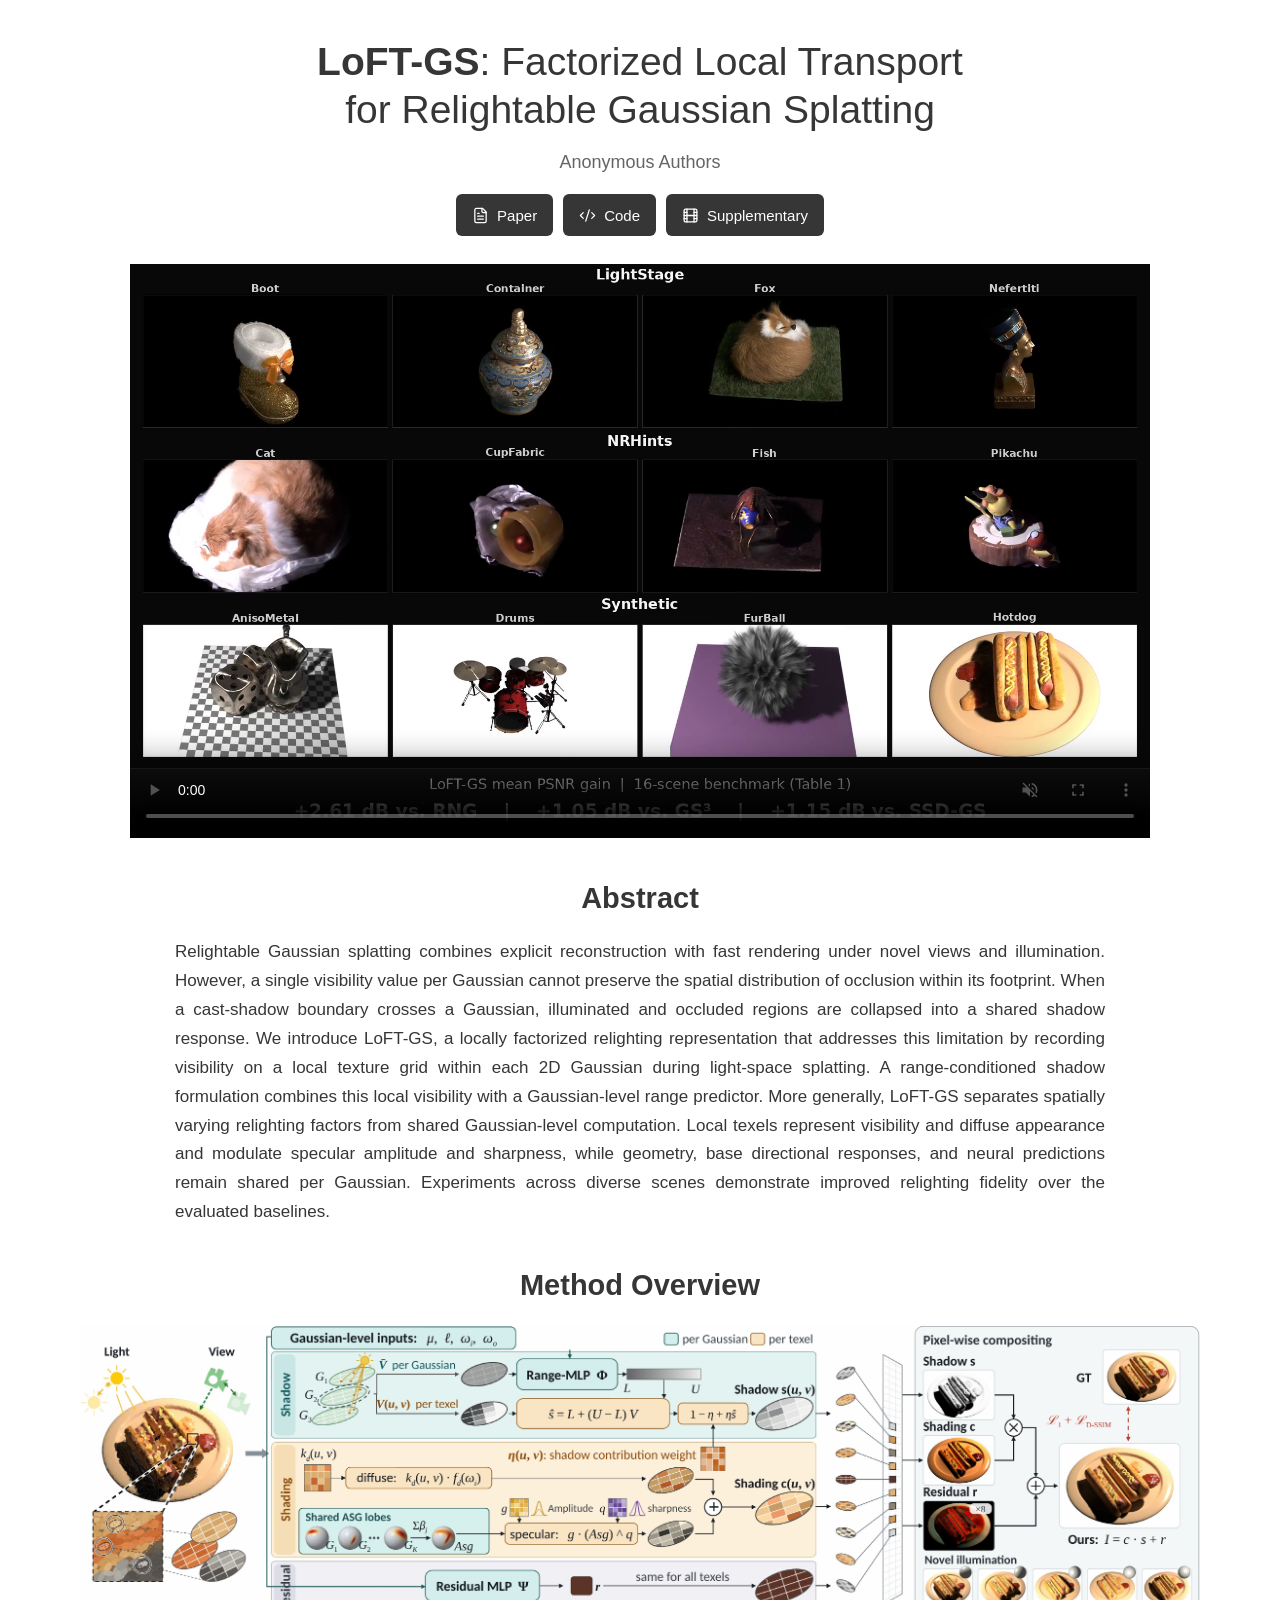
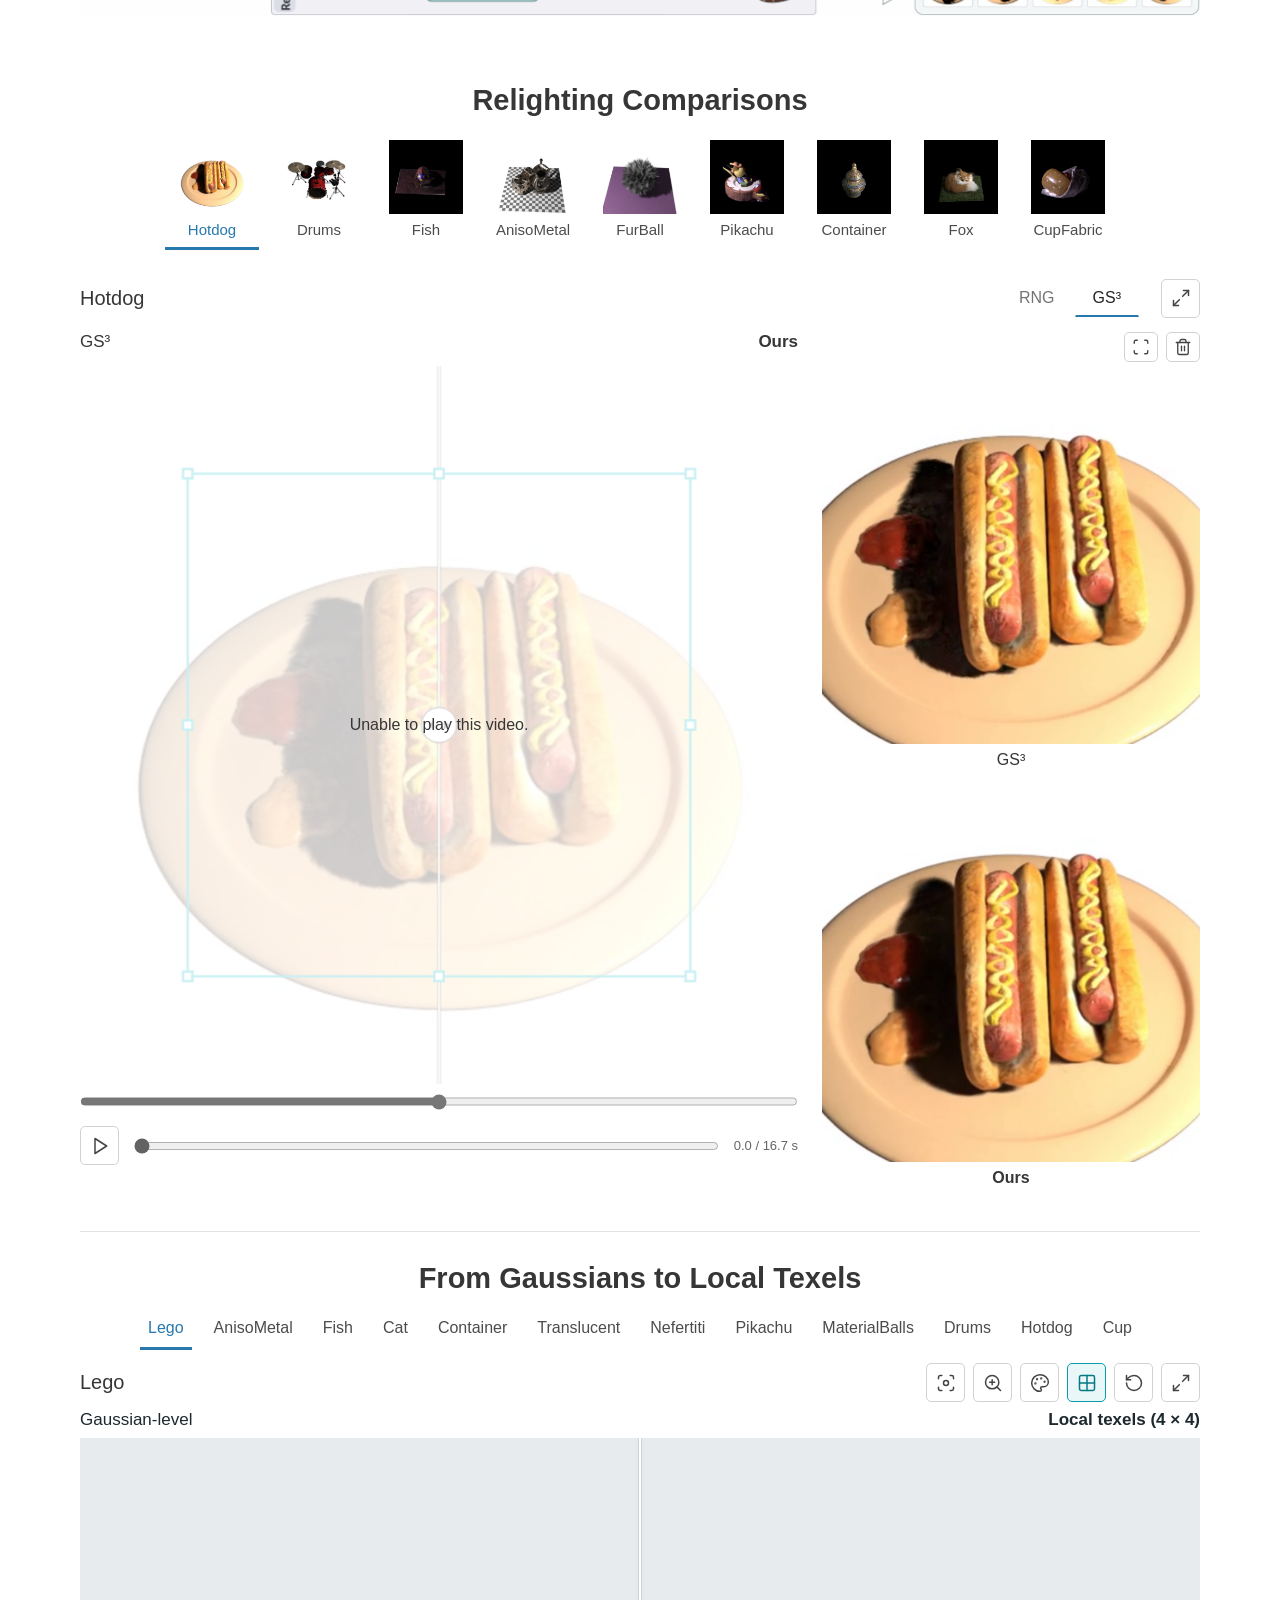
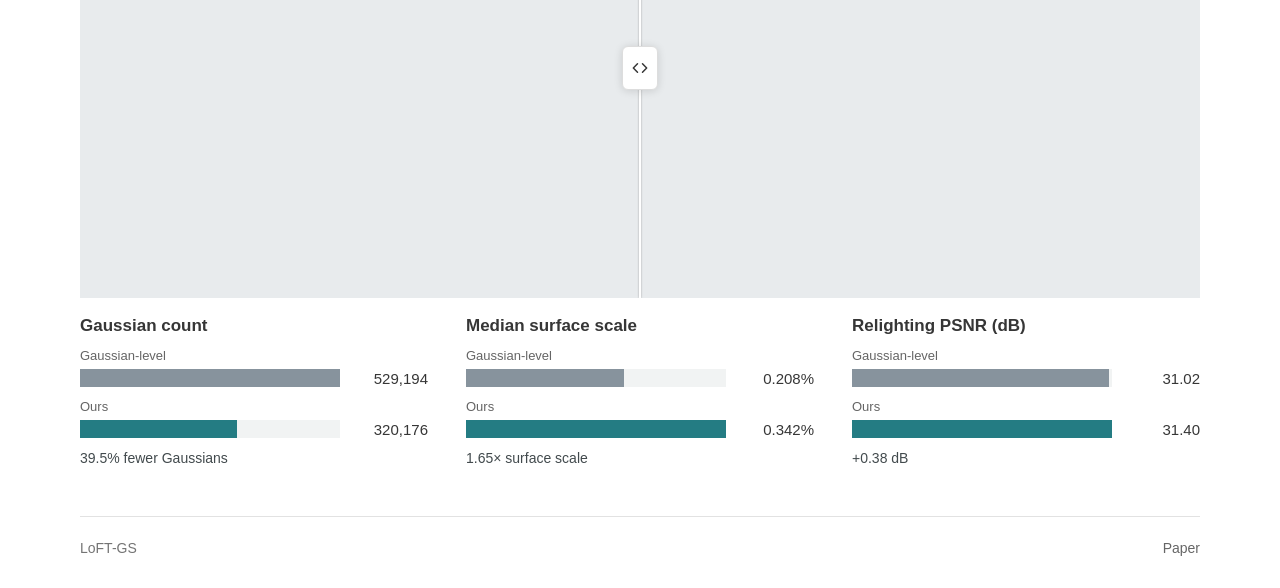
==== index.html @ 6efad60e "Enable indexing and update LoFTGS project URLs" ====
<!doctype html>
<html lang="en">
  <head>
    <meta charset="UTF-8" />
    <meta name="viewport" content="width=device-width, initial-scale=1" />
    <meta name="robots" content="index, follow" />
    <link rel="canonical" href="https://ooosn.github.io/LoFTGS/" />
    <meta name="referrer" content="no-referrer" />
    <meta
      name="description"
      content="LoFT-GS: Factorized Local Transport for Relightable Gaussian Splatting."
    />
    <title>
      LoFT-GS: Factorized Local Transport for Relightable Gaussian Splatting
    </title>
    <link rel="icon" href="data:," />
    <script type="module" crossorigin src="./assets/index-DcH01uF_.js"></script>
    <link rel="stylesheet" crossorigin href="./assets/index-bR5orLl6.css">
  </head>
  <body>
    <a class="skip-link" href="#comparisons">Skip to comparisons</a>
    <header class="paper-header">
      <h1>
        <strong>LoFT-GS</strong>: Factorized Local Transport<br />for
        Relightable Gaussian Splatting
      </h1>
      <p class="authors">Anonymous Authors</p>
      <div class="resource-links">
        <a
          href="./assets/paper/LoFT-GS.pdf"
          target="_blank"
          rel="noopener noreferrer"
          ><i data-lucide="file-text"></i> Paper</a
        >
        <a href="https://github.com/Ooosn/LoFTGS" target="_blank" rel="noopener noreferrer"
          ><i data-lucide="code-2"></i> Code</a
        >
        <a href="./assets/supplement.zip" download
          ><i data-lucide="film"></i> Supplementary</a
        >
      </div>
    </header>
    <main>
      <section class="overview-section" aria-label="Overview video">
        <video
          id="overview"
          controls
          muted
          loop
          playsinline
          preload="metadata"
          src="./assets/videos/LoFT_GS_comparison_clean_1080p.mp4"
          poster="./assets/videos/LoFT_GS_comparison_clean_1080p.png"
        ></video>
      </section>
      <section class="paper-text">
        <h2>Abstract</h2>
        <p>
          Relightable Gaussian splatting combines explicit reconstruction with
          fast rendering under novel views and illumination. However, a single
          visibility value per Gaussian cannot preserve the spatial distribution
          of occlusion within its footprint. When a cast-shadow boundary crosses
          a Gaussian, illuminated and occluded regions are collapsed into a
          shared shadow response. We introduce LoFT-GS, a locally factorized
          relighting representation that addresses this limitation by recording
          visibility on a local texture grid within each 2D Gaussian during
          light-space splatting. A range-conditioned shadow formulation combines
          this local visibility with a Gaussian-level range predictor. More
          generally, LoFT-GS separates spatially varying relighting factors from
          shared Gaussian-level computation. Local texels represent visibility
          and diffuse appearance and modulate specular amplitude and sharpness,
          while geometry, base directional responses, and neural predictions
          remain shared per Gaussian. Experiments across diverse scenes
          demonstrate improved relighting fidelity over the evaluated baselines.
        </p>
      </section>
      <section class="pipeline">
        <h2>Method Overview</h2>
        <a
          href="./assets/pipeline.png"
          target="_blank"
          rel="noopener noreferrer"
          aria-label="Open full-resolution method diagram"
          ><img
            src="./assets/pipeline.png"
            width="2300"
            height="597"
            loading="lazy"
            alt="LoFT-GS pipeline: Gaussian-level predictions combined with local visibility, diffuse appearance and specular factors."
        /></a>
      </section>
      <section id="comparisons" class="results-section">
        <h2>Relighting Comparisons</h2>
        <div
          id="video-scenes"
          class="scene-tabs"
          role="tablist"
          aria-label="Video scene"
        ></div>
        <div id="video-comparison" class="comparison"></div>
      </section>
      <section
        id="representation"
        class="results-section representation-section"
      >
        <h2>From Gaussians to Local Texels</h2>
        <div
          id="structure-scenes"
          class="scene-tabs"
          role="tablist"
          aria-label="Representation scene"
        ></div>
        <div id="structure-comparison" class="comparison"></div>
        <div id="statistics-content" class="structure-statistics" aria-label="Selected scene statistics"></div>
      </section>
    </main>
    <footer class="footer">
      <span>LoFT-GS</span><a href="./assets/paper/LoFT-GS.pdf">Paper</a>
    </footer>
    <div id="page-error" role="alert" hidden></div>
  </body>
</html>
---- assets/index-bR5orLl6.css ----
:root{font-family:Arial,Helvetica,sans-serif;color:#363636;background:#fff;--link: #2678ad;--rule: #e2e2e2}*{box-sizing:border-box;letter-spacing:0}body{margin:0;-webkit-font-smoothing:antialiased}h1,h2,h3,p,figure{margin:0}a{color:var(--link);text-decoration:none}a:hover{text-decoration:underline}button,input{font:inherit}button{cursor:pointer}button:disabled{opacity:.28;cursor:default}button,a,input{outline-offset:4px}:focus-visible{outline:2px solid var(--link)}[hidden]{display:none!important}img,canvas,video{display:block;max-width:100%}.lucide{width:20px;height:20px;stroke-width:1.8;flex-shrink:0}.paper-header{max-width:1020px;margin:0 auto;text-align:center;padding:38px 24px 28px}.paper-header h1{font-size:39px;font-weight:500;line-height:1.22;text-wrap:balance}.paper-header h1 strong{font-weight:700}.authors{margin-top:19px;font-size:18px;color:#656565}.resource-links{display:flex;justify-content:center;flex-wrap:wrap;gap:10px;margin-top:21px}.resource-links a{height:42px;padding:0 16px;display:flex;align-items:center;gap:8px;color:#fff;background:#363636;border-radius:6px;font-size:15px}.resource-links a:hover{text-decoration:none;background:#505050}.resource-links .lucide{width:17px;height:17px}main{max-width:1120px;width:calc(100% - 56px);margin:0 auto}.overview-section{max-width:1020px;margin:0 auto}.overview-section video{width:100%;aspect-ratio:16/9;background:#101010}.paper-text{max-width:930px;margin:42px auto 40px}.paper-text h2,.pipeline h2,.results-section>h2{font-size:29px;line-height:1.25;font-weight:600;text-align:center;margin-bottom:22px}.paper-text p{font-size:17px;line-height:1.7;text-align:justify}.pipeline{margin:0 0 48px}.pipeline a{display:block}.pipeline img{width:100%;height:auto}.results-section{margin-top:44px;padding-top:18px;scroll-margin-top:20px}.results-section>h2{margin-bottom:22px}.scene-tabs{display:flex;justify-content:center;gap:13px;margin-bottom:23px;padding-bottom:1px;overflow-x:auto;scrollbar-width:thin}.scene-tabs button{border:0;border-bottom:3px solid transparent;padding:0 8px 9px;background:none;min-width:94px;color:#4c4c4c;font-size:15px;flex-shrink:0}.scene-tabs canvas{width:74px;height:74px;margin:0 auto 7px;object-fit:contain}.scene-tabs button[aria-selected=true]{color:var(--link);border-bottom-color:var(--link)}.scene-tabs button:hover{color:var(--link)}.comparison{margin-bottom:42px;background:#fff}.comparison-header{display:flex;align-items:center;gap:22px;min-height:48px;margin-bottom:10px}.comparison-header h3{font-size:20px;font-weight:500;margin-right:auto}.method-choice{display:flex;align-items:center;gap:2px}.method-choice button{height:38px;padding:0 17px;border:1px solid transparent;border-bottom:2px solid transparent;background:none;color:#747474;font-size:16px}.method-choice button[aria-pressed=true]{border-bottom-color:var(--link);color:#252525}.comparison-layout{display:grid;grid-template-columns:minmax(0,1.9fr) minmax(0,1fr);gap:24px;align-items:start}.main-pane{min-width:0}.panel-labels{height:34px;display:flex;align-items:flex-start;justify-content:space-between;gap:20px;font-size:17px}.panel-labels .after-label{font-weight:600}.compare-surface{position:relative;width:100%;aspect-ratio:1;touch-action:none;cursor:ew-resize;background:#fff;overflow:hidden}.compare-canvas,.annotation-canvas{position:absolute;inset:0;width:100%;height:100%}.annotation-canvas{pointer-events:none}.compare-surface.drawing{cursor:crosshair}.media-status{position:absolute;inset:0;display:grid;place-items:center;background:#ffffffc9;font-size:16px;pointer-events:none}.divider-range{width:100%;height:17px;margin:9px 0 0;accent-color:#777;cursor:ew-resize}.playback{display:flex;align-items:center;gap:13px;min-height:47px;margin-top:8px}.playback .seek{min-width:60px;flex:1;accent-color:#626262;cursor:pointer}.time-label{font-size:13px;white-space:nowrap;font-variant-numeric:tabular-nums;color:#656565}.icon-button{width:39px;height:39px;border:1px solid #d2d2d2;border-radius:5px;background:#fff;display:inline-flex;justify-content:center;align-items:center;flex-shrink:0;color:#444;touch-action:manipulation}.icon-button:not(:disabled):hover{background:#f0f4f6;border-color:#a7b2b9}.icon-button[aria-pressed=true]{background:#e9f7f9;border-color:#079da9;color:#057a84}.detail-pane{min-width:0}.detail-tools{height:34px;display:flex;align-items:flex-start;justify-content:flex-end;gap:8px}.detail-tools .icon-button{width:34px;height:30px}.detail-tools .lucide{width:18px;height:18px}.detail-results{display:grid;gap:13px}.detail-canvas{width:100%;aspect-ratio:1;background:#fff}.detail-results figcaption{font-size:16px;text-align:center;padding-top:7px;min-height:27px}.detail-results figure:last-child figcaption{font-weight:600}.source-video{display:none}.representation-section{border-top:1px solid var(--rule);padding-top:28px;margin-top:34px}.representation-section>h2{margin-bottom:16px}.representation-section .scene-tabs{margin-bottom:12px}.representation-section .comparison{margin-bottom:0}.structure-toolbar{display:flex;align-items:center;justify-content:space-between;gap:16px;margin-bottom:8px}.structure-toolbar h3{font-size:20px;font-weight:500}.structure-actions{display:flex;align-items:center;gap:8px}.structure-stage{width:100%;height:clamp(220px,calc(100dvh - 434px),460px);position:relative;overflow:hidden;background:#e8ebed}.structure-canvas{width:100%;height:100%;touch-action:none;cursor:grab}.structure-canvas:active{cursor:grabbing}.orientation-axis{position:absolute;left:14px;bottom:14px;width:96px;height:96px;pointer-events:none;filter:drop-shadow(0 1px 2px #fff)}.structure-labels{display:flex;justify-content:space-between;pointer-events:none;font-size:17px;color:#1c292e;height:28px}.structure-labels span:last-child{font-weight:600}.structure-divider{position:absolute;top:0;bottom:0;left:50%;width:30px;transform:translate(-50%);touch-action:none;cursor:ew-resize}.structure-divider:before{content:"";position:absolute;top:0;bottom:0;left:14px;width:2px;background:#fff;box-shadow:0 0 2px #5558}.structure-divider>span{display:flex;align-items:center;justify-content:center;position:absolute;top:50%;left:-3px;width:36px;height:44px;background:#fff;border:1px solid #ddd;border-radius:6px;box-shadow:0 1px 8px #0002;transform:translateY(-50%)}.structure-loading{position:absolute;inset:0;display:grid;place-items:center;background:#eceff1ec;font-size:16px}#structure-scenes{gap:8px 14px;flex-wrap:wrap;justify-content:safe center}#structure-scenes button{min-width:0;padding:7px 8px 10px;font-size:16px}#structure-comparison:fullscreen{background:#fff;padding:20px}#structure-comparison:fullscreen .structure-stage{height:calc(100dvh - 90px);aspect-ratio:auto}@media(max-width:600px){#structure-scenes{flex-wrap:nowrap}.structure-stage{height:clamp(260px,42dvh,360px)}.structure-labels{top:14px;left:12px;right:12px;font-size:13px}.structure-toolbar h3{font-size:18px}.structure-toolbar{align-items:flex-start;flex-wrap:wrap;gap:9px}.structure-actions{width:100%;justify-content:space-between}.structure-actions{gap:5px}.structure-actions .icon-button{width:32px;height:34px}#structure-scenes{gap:15px}}.representation-section .compare-surface{background:#111}.footer{max-width:1120px;width:calc(100% - 56px);margin:44px auto 0;padding:23px 0 32px;border-top:1px solid var(--rule);display:flex;justify-content:space-between;gap:20px;color:#747474;font-size:14px}.baseline-bar{background:#87939d}.ours-bar{background:#247c83}.statistics-charts{display:grid;grid-template-columns:repeat(3,minmax(0,1fr));gap:38px}.structure-statistics{margin-top:18px}.structure-statistics .statistic-bars{margin-top:12px}.structure-statistics .statistic-row{margin-top:12px;row-gap:6px}.structure-statistics .statistic-track{height:18px}.structure-statistics .statistic-ratio{margin-top:12px}.statistic-chart h4{font-size:17px;font-weight:600;margin:0 0 6px}.statistic-bars{margin-top:22px}.statistic-row{display:grid;grid-template-columns:minmax(0,1fr) 78px;gap:8px 10px;margin-top:19px}.statistic-label{grid-column:1/3;font-size:13px;color:#656565}.statistic-track{display:block;height:22px;background:#f1f3f3;align-self:center}.statistic-bar{display:block;height:100%;transition:width .2s ease}.statistic-value{font-size:15px;font-weight:500;text-align:right;align-self:center;font-variant-numeric:tabular-nums}.statistic-ratio{margin-top:20px;min-height:22px;font-size:14px;color:#424a4d}@media(max-width:760px){.statistics-charts{grid-template-columns:1fr;gap:30px}.statistic-row{grid-template-columns:minmax(0,1fr) 85px;margin-top:13px}.statistic-bars{margin-top:15px}.statistic-ratio{margin-top:13px}.orientation-axis{width:78px;height:78px;left:6px;bottom:6px}}.footer a{color:#666}#page-error{position:fixed;bottom:14px;left:14px;right:14px;background:#fff3ed;border:1px solid #a36c4d;padding:14px;z-index:20}.skip-link{position:fixed;top:-60px;left:10px;z-index:50;background:#fff;padding:10px}.skip-link:focus{top:10px}.comparison:fullscreen{padding:20px 35px;overflow:auto}.comparison:fullscreen .comparison-layout{max-width:1300px;margin:auto;grid-template-columns:minmax(0,1.7fr) minmax(0,1fr)}.comparison:fullscreen .compare-surface{max-height:calc(100dvh - 190px);width:auto;aspect-ratio:1}.comparison:fullscreen .comparison-header{max-width:1300px;margin-inline:auto}.comparison:fullscreen .detail-canvas{max-height:calc((100dvh - 180px)/2);object-fit:contain}@media(max-width:900px){.paper-header h1{font-size:33px}.paper-header{padding-top:30px}main{width:calc(100% - 40px)}.comparison-layout{grid-template-columns:minmax(0,1.7fr) minmax(0,1fr);gap:16px}.scene-tabs{gap:5px}.scene-tabs button{min-width:84px;padding-inline:5px;font-size:14px}.scene-tabs canvas{width:65px;height:65px}.paper-text p{font-size:16px}.time-label{font-size:12px}.playback{gap:9px}.panel-labels{font-size:16px}.detail-results figcaption{font-size:15px}.footer{width:calc(100% - 40px)}}@media(max-width:600px){.paper-header{padding:27px 19px 24px}.paper-header h1{font-size:27px;line-height:1.25}.authors{font-size:16px;margin-top:17px}.resource-links{gap:8px;margin-top:17px}.resource-links a{font-size:13px;height:39px;padding-inline:11px}.resource-links .lucide{width:15px;height:15px}main{width:calc(100% - 28px)}.paper-text{margin:29px auto 31px}.paper-text h2,.pipeline h2,.results-section>h2{font-size:25px;margin-bottom:17px}.paper-text p{text-align:left;font-size:16px;line-height:1.6}.pipeline{margin-bottom:30px}.results-section{margin-top:30px;padding-top:6px}.scene-tabs{justify-content:flex-start;gap:3px;margin-bottom:18px}.scene-tabs button{min-width:75px;font-size:13px}.scene-tabs canvas{width:62px;height:62px}.comparison-header{gap:8px;margin-bottom:7px}.comparison-header h3{font-size:18px}.method-choice button{font-size:14px;padding-inline:12px}.comparison-layout{grid-template-columns:1fr;gap:13px}.panel-labels{font-size:16px;height:31px}.detail-tools{height:36px;justify-content:flex-end}.detail-tools .icon-button{width:39px;height:34px}.detail-results{grid-template-columns:1fr 1fr;gap:12px}.detail-results figcaption{font-size:15px}.playback{margin-top:4px}.divider-range{height:15px;margin-top:7px}.icon-button{width:37px;height:37px}.comparison{margin-bottom:29px}.representation-section{padding-top:29px;margin-top:29px}.representation-section .scene-tabs{justify-content:center}.representation-section .comparison-header h3{font-size:17px}.representation-section .panel-labels{font-size:15px}.footer{width:calc(100% - 28px);font-size:12px;margin-top:25px;padding-block:20px}.comparison:fullscreen{padding:14px}.comparison:fullscreen .comparison-layout{display:block}.comparison:fullscreen .compare-surface{width:100%;max-height:none}.comparison:fullscreen .detail-results{grid-template-columns:1fr 1fr}.comparison:fullscreen .detail-tools{margin-top:12px}}
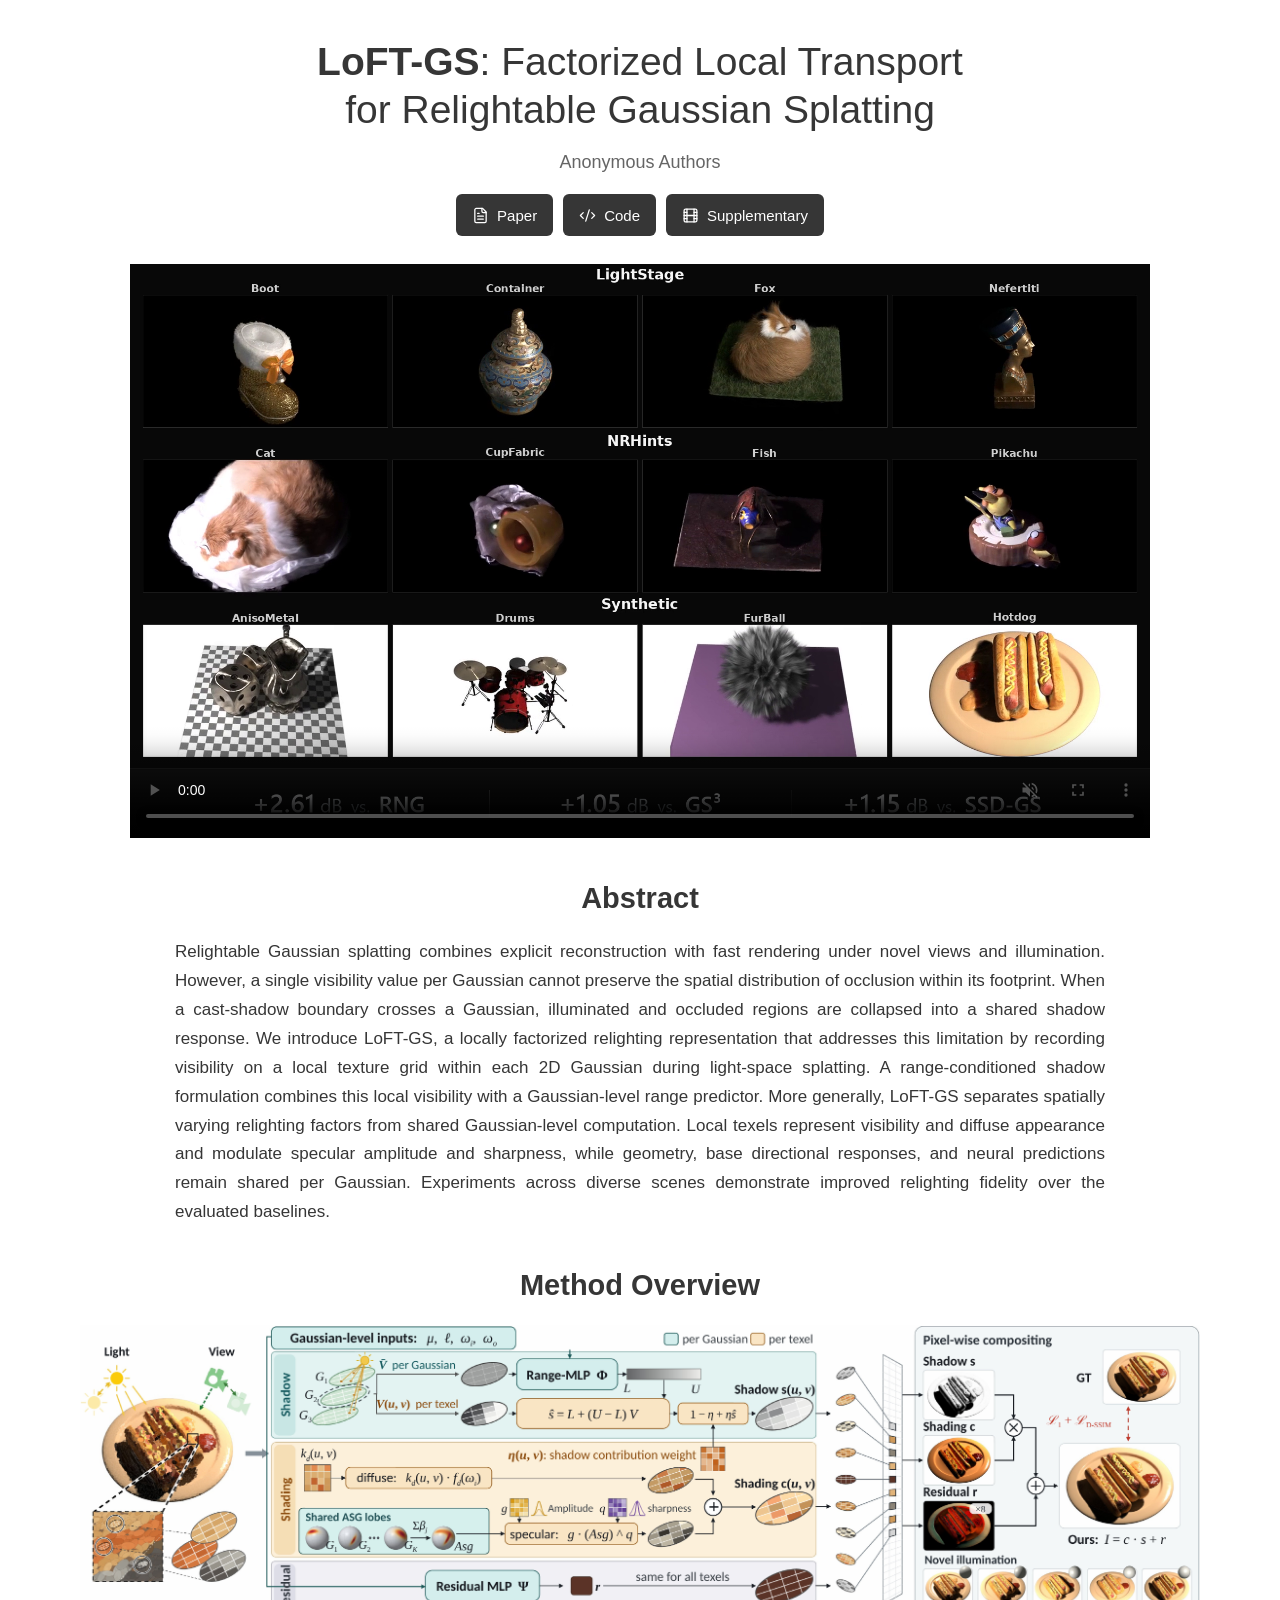
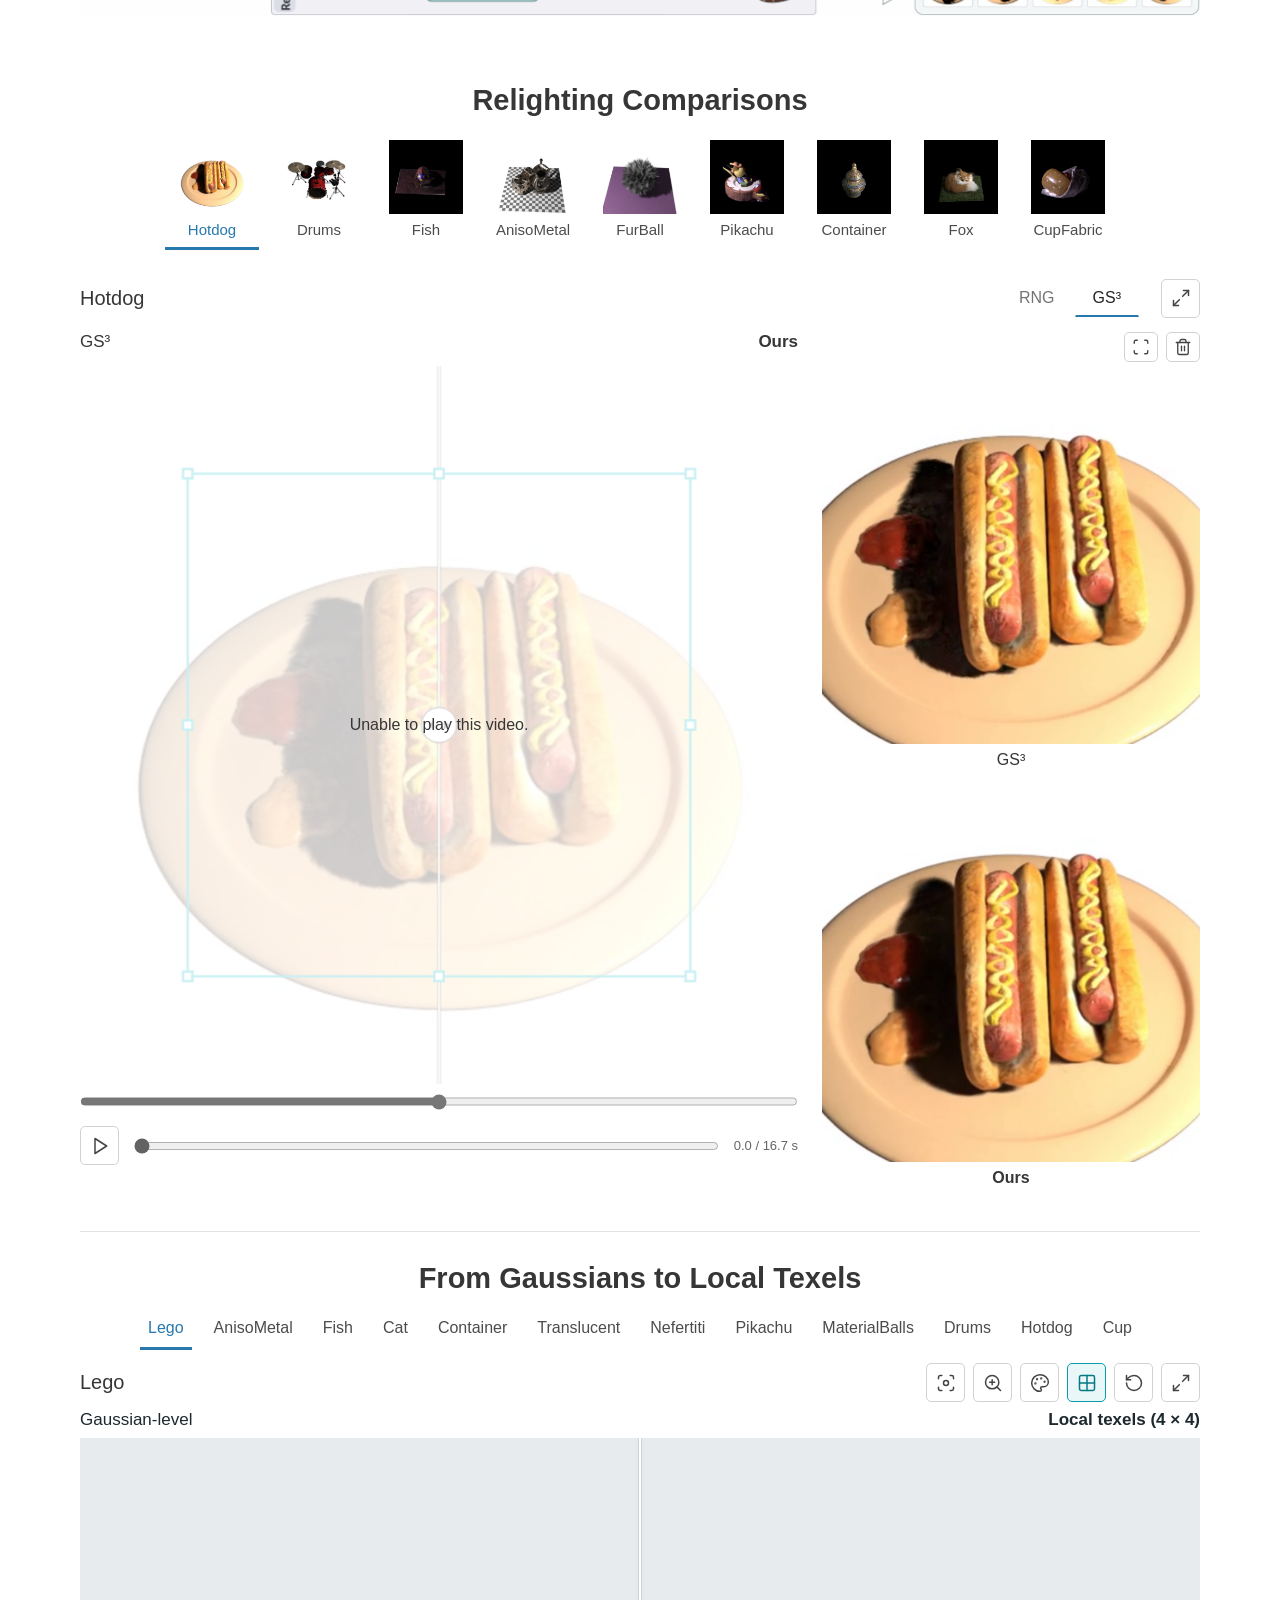
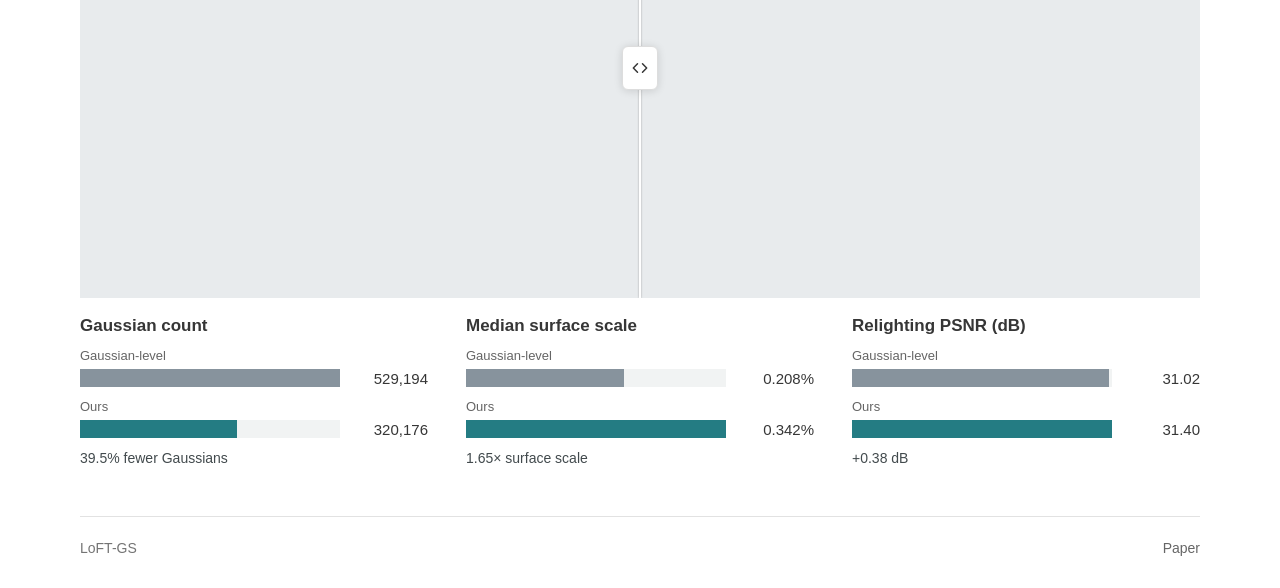
==== commit 0ca503dc: "Refine overview caption typography" ====
--- a/index.html
+++ b/index.html
@@ -49,8 +49,8 @@
           loop
           playsinline
           preload="metadata"
-          src="./assets/videos/LoFT_GS_comparison_clean_1080p.mp4"
-          poster="./assets/videos/LoFT_GS_comparison_clean_1080p.png"
+          src="./assets/videos/LoFT_GS_comparison_full_overview_v2_1080p.mp4"
+          poster="./assets/videos/LoFT_GS_comparison_full_overview_v2_1080p.png"
         ></video>
       </section>
       <section class="paper-text">
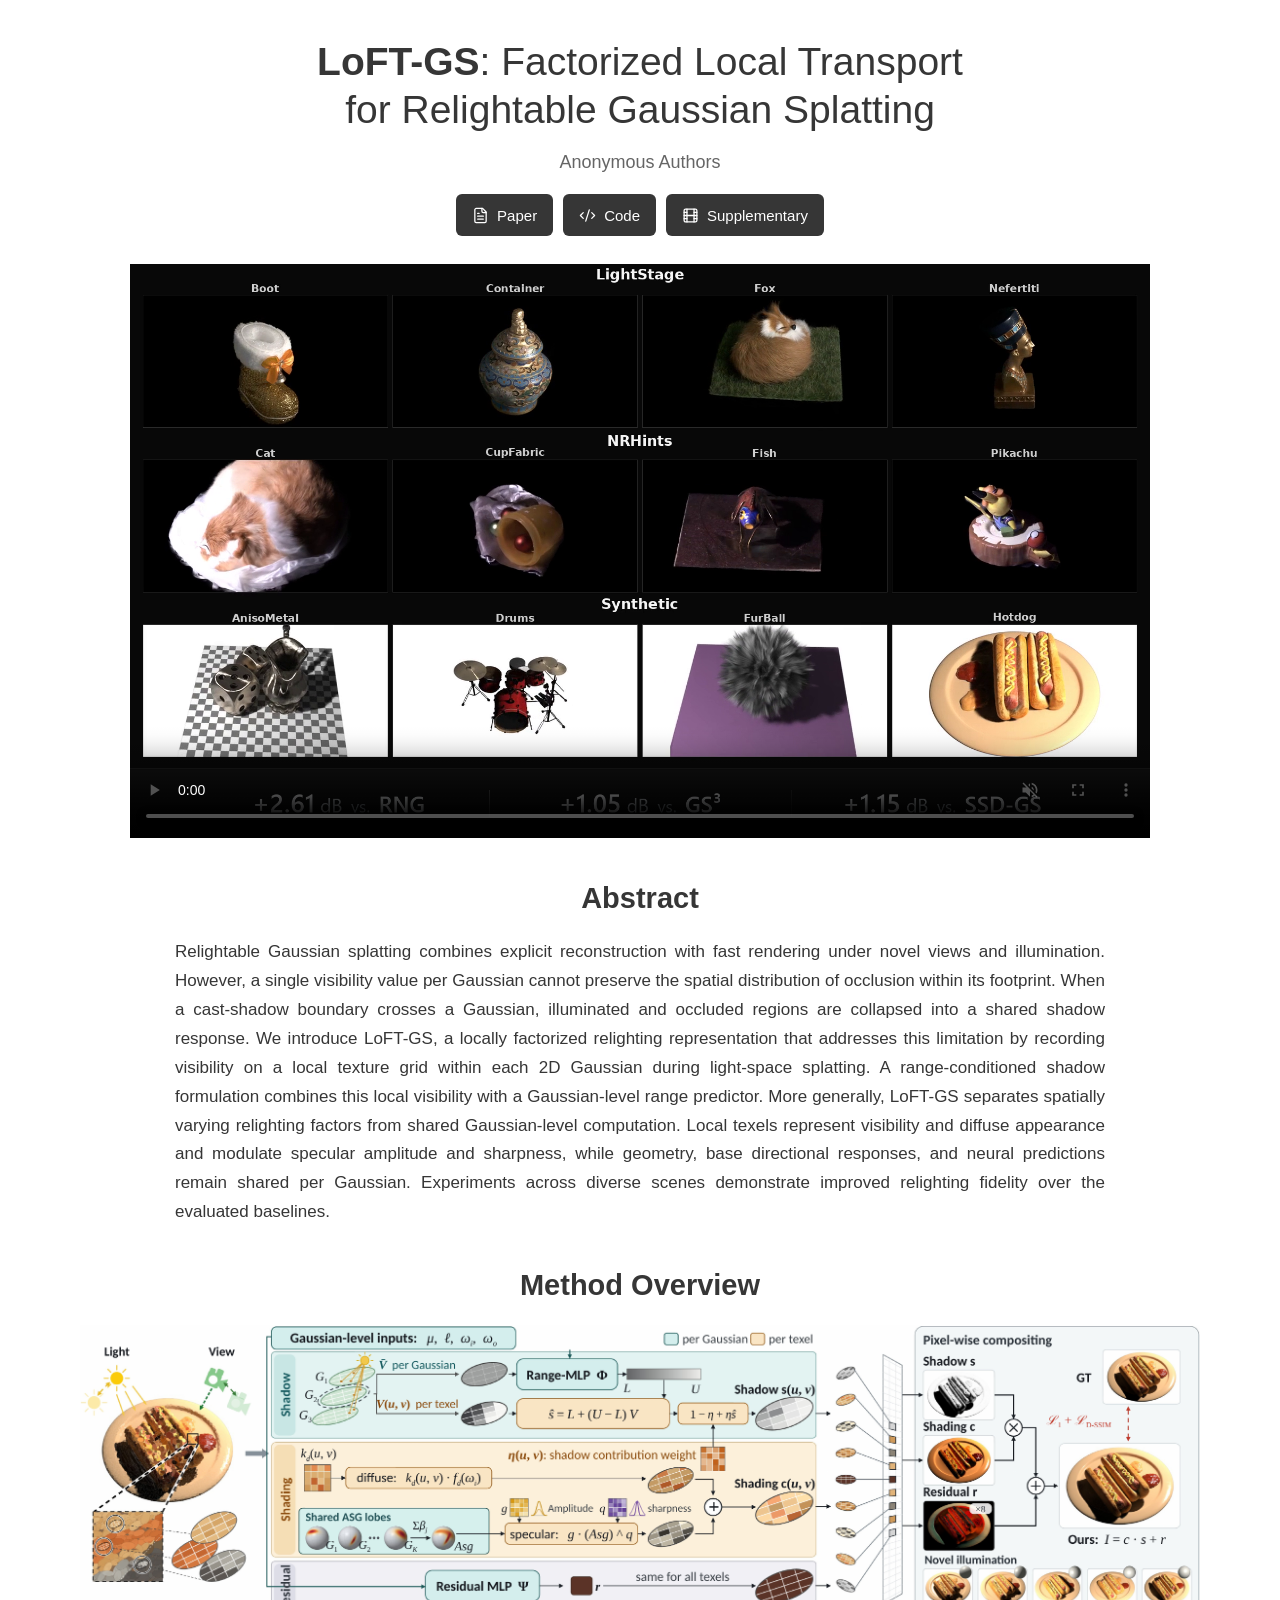
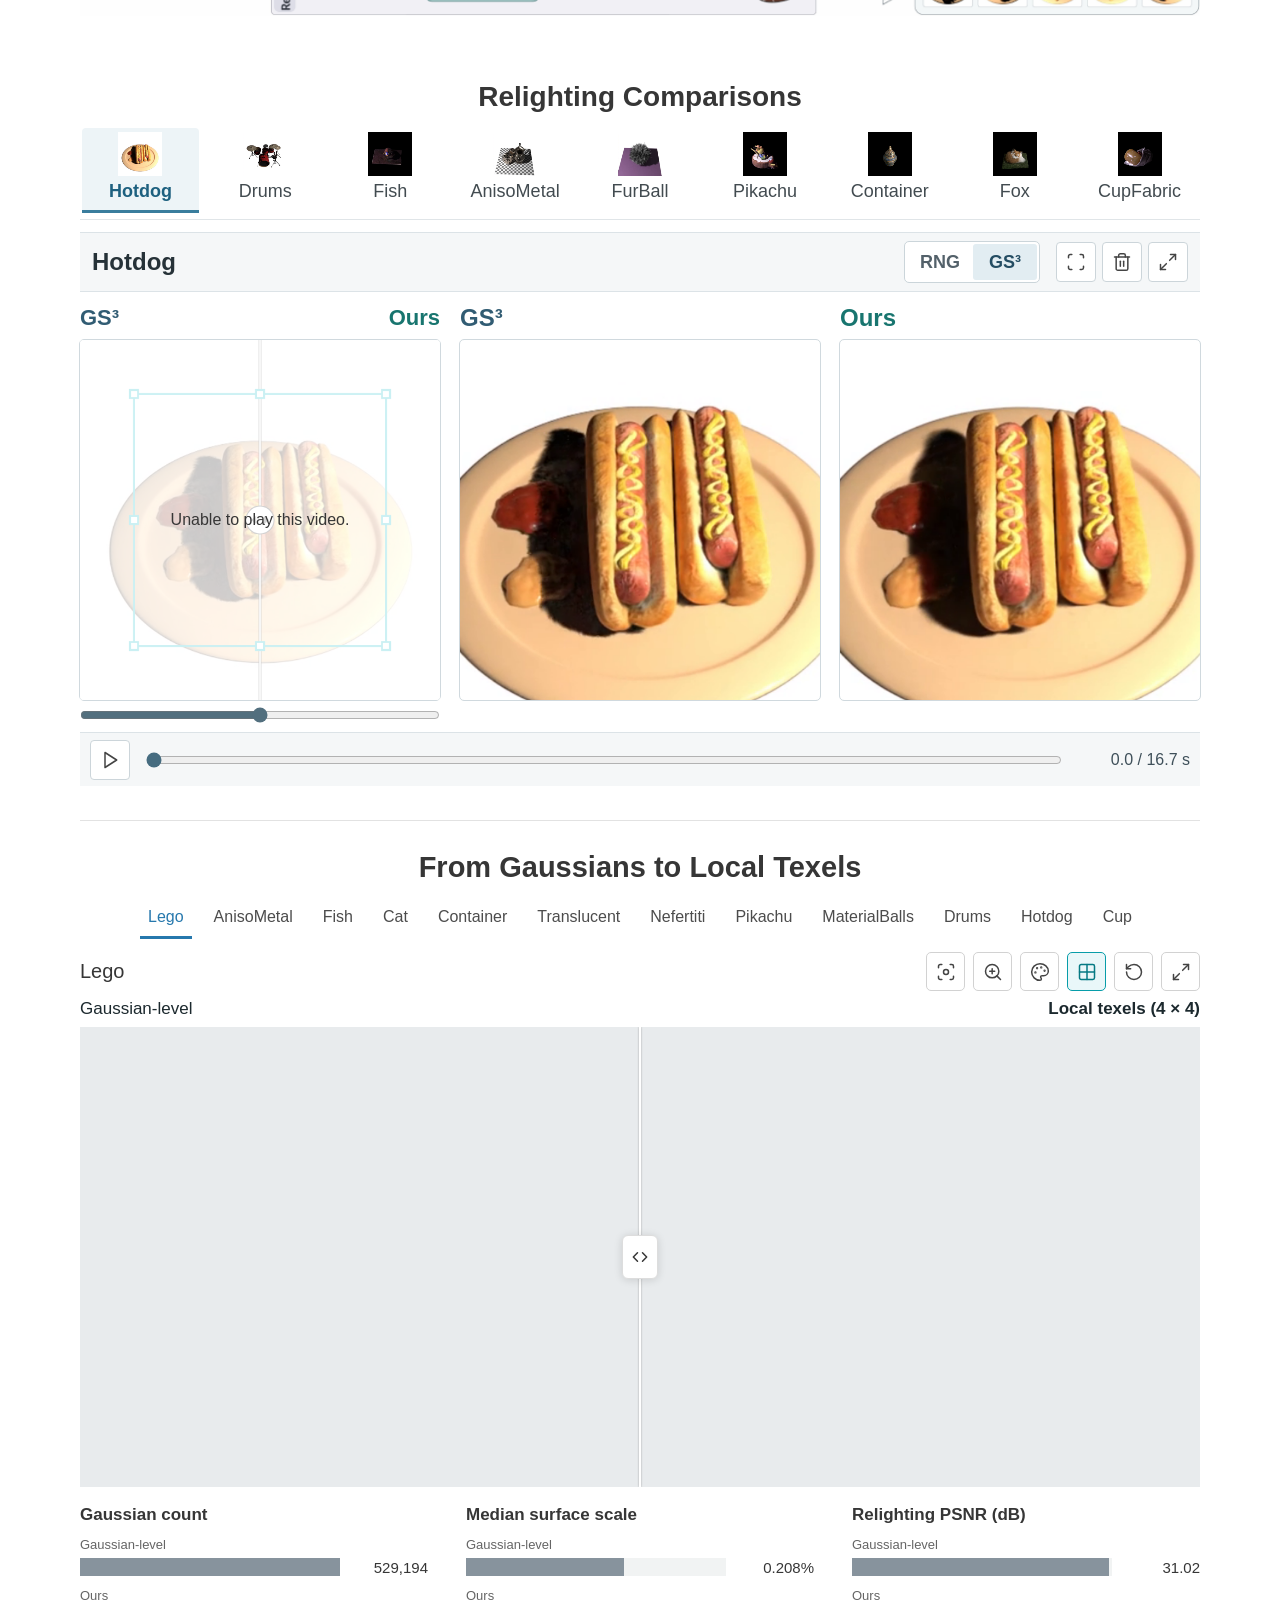
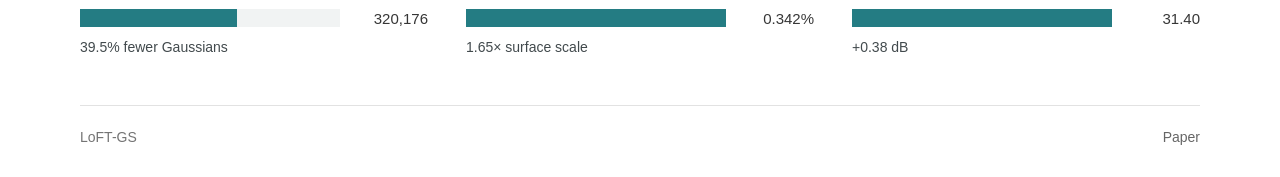
==== commit aea693fa: "Redesign comparisons for readable single-screen views" ====
--- a/index.html
+++ b/index.html
@@ -14,8 +14,8 @@
       LoFT-GS: Factorized Local Transport for Relightable Gaussian Splatting
     </title>
     <link rel="icon" href="data:," />
-    <script type="module" crossorigin src="./assets/index-DcH01uF_.js"></script>
-    <link rel="stylesheet" crossorigin href="./assets/index-bR5orLl6.css">
+    <script type="module" crossorigin src="./assets/index-CgQMd7PU.js"></script>
+    <link rel="stylesheet" crossorigin href="./assets/index-C11RG-Xt.css">
   </head>
   <body>
     <a class="skip-link" href="#comparisons">Skip to comparisons</a>
--- a/assets/index-C11RG-Xt.css
+++ b/assets/index-C11RG-Xt.css
@@ -0,0 +1 @@
+:root{font-family:Arial,Helvetica,sans-serif;color:#363636;background:#fff;--link: #2678ad;--rule: #e2e2e2}*{box-sizing:border-box;letter-spacing:0}body{margin:0;-webkit-font-smoothing:antialiased}h1,h2,h3,p,figure{margin:0}a{color:var(--link);text-decoration:none}a:hover{text-decoration:underline}button,input{font:inherit}button{cursor:pointer}button:disabled{opacity:.28;cursor:default}button,a,input{outline-offset:4px}:focus-visible{outline:2px solid var(--link)}[hidden]{display:none!important}img,canvas,video{display:block;max-width:100%}.lucide{width:20px;height:20px;stroke-width:1.8;flex-shrink:0}.paper-header{max-width:1020px;margin:0 auto;text-align:center;padding:38px 24px 28px}.paper-header h1{font-size:39px;font-weight:500;line-height:1.22;text-wrap:balance}.paper-header h1 strong{font-weight:700}.authors{margin-top:19px;font-size:18px;color:#656565}.resource-links{display:flex;justify-content:center;flex-wrap:wrap;gap:10px;margin-top:21px}.resource-links a{height:42px;padding:0 16px;display:flex;align-items:center;gap:8px;color:#fff;background:#363636;border-radius:6px;font-size:15px}.resource-links a:hover{text-decoration:none;background:#505050}.resource-links .lucide{width:17px;height:17px}main{max-width:1120px;width:calc(100% - 56px);margin:0 auto}.overview-section{max-width:1020px;margin:0 auto}.overview-section video{width:100%;aspect-ratio:16/9;background:#101010}.paper-text{max-width:930px;margin:42px auto 40px}.paper-text h2,.pipeline h2,.results-section>h2{font-size:29px;line-height:1.25;font-weight:600;text-align:center;margin-bottom:22px}.paper-text p{font-size:17px;line-height:1.7;text-align:justify}.pipeline{margin:0 0 48px}.pipeline a{display:block}.pipeline img{width:100%;height:auto}.results-section{margin-top:44px;padding-top:18px;scroll-margin-top:20px}.results-section>h2{margin-bottom:22px}.scene-tabs{display:flex;justify-content:center;gap:13px;margin-bottom:23px;padding-bottom:1px;overflow-x:auto;scrollbar-width:thin}.scene-tabs button{border:0;border-bottom:3px solid transparent;padding:0 8px 9px;background:none;min-width:94px;color:#4c4c4c;font-size:15px;flex-shrink:0}.scene-tabs canvas{width:74px;height:74px;margin:0 auto 7px;object-fit:contain}.scene-tabs button[aria-selected=true]{color:var(--link);border-bottom-color:var(--link)}.scene-tabs button:hover{color:var(--link)}.comparison{margin-bottom:42px;background:#fff}.comparison-header{display:flex;align-items:center;gap:22px;min-height:48px;margin-bottom:10px}.comparison-header h3{font-size:20px;font-weight:500;margin-right:auto}.method-choice{display:flex;align-items:center;gap:2px}.method-choice button{height:38px;padding:0 17px;border:1px solid transparent;border-bottom:2px solid transparent;background:none;color:#747474;font-size:16px}.method-choice button[aria-pressed=true]{border-bottom-color:var(--link);color:#252525}.comparison-layout{display:grid;grid-template-columns:minmax(0,1.9fr) minmax(0,1fr);gap:24px;align-items:start}.main-pane{min-width:0}.panel-labels{height:34px;display:flex;align-items:flex-start;justify-content:space-between;gap:20px;font-size:17px}.panel-labels .after-label{font-weight:600}.compare-surface{position:relative;width:100%;aspect-ratio:1;touch-action:none;cursor:ew-resize;background:#fff;overflow:hidden}.compare-canvas,.annotation-canvas{position:absolute;inset:0;width:100%;height:100%}.annotation-canvas{pointer-events:none}.compare-surface.drawing{cursor:crosshair}.media-status{position:absolute;inset:0;display:grid;place-items:center;background:#ffffffc9;font-size:16px;pointer-events:none}.divider-range{width:100%;height:17px;margin:9px 0 0;accent-color:#777;cursor:ew-resize}.playback{display:flex;align-items:center;gap:13px;min-height:47px;margin-top:8px}.playback .seek{min-width:60px;flex:1;accent-color:#626262;cursor:pointer}.time-label{font-size:13px;white-space:nowrap;font-variant-numeric:tabular-nums;color:#656565}.icon-button{width:39px;height:39px;border:1px solid #d2d2d2;border-radius:5px;background:#fff;display:inline-flex;justify-content:center;align-items:center;flex-shrink:0;color:#444;touch-action:manipulation}.icon-button:not(:disabled):hover{background:#f0f4f6;border-color:#a7b2b9}.icon-button[aria-pressed=true]{background:#e9f7f9;border-color:#079da9;color:#057a84}.detail-pane{min-width:0}.detail-tools{height:34px;display:flex;align-items:flex-start;justify-content:flex-end;gap:8px}.detail-tools .icon-button{width:34px;height:30px}.detail-tools .lucide{width:18px;height:18px}.detail-results{display:grid;gap:13px}.detail-canvas{width:100%;aspect-ratio:1;background:#fff}.detail-results figcaption{font-size:16px;text-align:center;padding-top:7px;min-height:27px}.detail-results figure:last-child figcaption{font-weight:600}.source-video{display:none}.representation-section{border-top:1px solid var(--rule);padding-top:28px;margin-top:34px}.representation-section>h2{margin-bottom:16px}.representation-section .scene-tabs{margin-bottom:12px}.representation-section .comparison{margin-bottom:0}.structure-toolbar{display:flex;align-items:center;justify-content:space-between;gap:16px;margin-bottom:8px}.structure-toolbar h3{font-size:20px;font-weight:500}.structure-actions{display:flex;align-items:center;gap:8px}.structure-stage{width:100%;height:clamp(220px,calc(100dvh - 434px),460px);position:relative;overflow:hidden;background:#e8ebed}.structure-canvas{width:100%;height:100%;touch-action:none;cursor:grab}.structure-canvas:active{cursor:grabbing}.orientation-axis{position:absolute;left:14px;bottom:14px;width:96px;height:96px;pointer-events:none;filter:drop-shadow(0 1px 2px #fff)}.structure-labels{display:flex;justify-content:space-between;pointer-events:none;font-size:17px;color:#1c292e;height:28px}.structure-labels span:last-child{font-weight:600}.structure-divider{position:absolute;top:0;bottom:0;left:50%;width:30px;transform:translate(-50%);touch-action:none;cursor:ew-resize}.structure-divider:before{content:"";position:absolute;top:0;bottom:0;left:14px;width:2px;background:#fff;box-shadow:0 0 2px #5558}.structure-divider>span{display:flex;align-items:center;justify-content:center;position:absolute;top:50%;left:-3px;width:36px;height:44px;background:#fff;border:1px solid #ddd;border-radius:6px;box-shadow:0 1px 8px #0002;transform:translateY(-50%)}.structure-loading{position:absolute;inset:0;display:grid;place-items:center;background:#eceff1ec;font-size:16px}#structure-scenes{gap:8px 14px;flex-wrap:wrap;justify-content:safe center}#structure-scenes button{min-width:0;padding:7px 8px 10px;font-size:16px}#structure-comparison:fullscreen{background:#fff;padding:20px}#structure-comparison:fullscreen .structure-stage{height:calc(100dvh - 90px);aspect-ratio:auto}@media(max-width:600px){#structure-scenes{flex-wrap:nowrap}.structure-stage{height:clamp(260px,42dvh,360px)}.structure-labels{top:14px;left:12px;right:12px;font-size:13px}.structure-toolbar h3{font-size:18px}.structure-toolbar{align-items:flex-start;flex-wrap:wrap;gap:9px}.structure-actions{width:100%;justify-content:space-between}.structure-actions{gap:5px}.structure-actions .icon-button{width:32px;height:34px}#structure-scenes{gap:15px}}.representation-section .compare-surface{background:#111}.footer{max-width:1120px;width:calc(100% - 56px);margin:44px auto 0;padding:23px 0 32px;border-top:1px solid var(--rule);display:flex;justify-content:space-between;gap:20px;color:#747474;font-size:14px}.baseline-bar{background:#87939d}.ours-bar{background:#247c83}.statistics-charts{display:grid;grid-template-columns:repeat(3,minmax(0,1fr));gap:38px}.structure-statistics{margin-top:18px}.structure-statistics .statistic-bars{margin-top:12px}.structure-statistics .statistic-row{margin-top:12px;row-gap:6px}.structure-statistics .statistic-track{height:18px}.structure-statistics .statistic-ratio{margin-top:12px}.statistic-chart h4{font-size:17px;font-weight:600;margin:0 0 6px}.statistic-bars{margin-top:22px}.statistic-row{display:grid;grid-template-columns:minmax(0,1fr) 78px;gap:8px 10px;margin-top:19px}.statistic-label{grid-column:1/3;font-size:13px;color:#656565}.statistic-track{display:block;height:22px;background:#f1f3f3;align-self:center}.statistic-bar{display:block;height:100%;transition:width .2s ease}.statistic-value{font-size:15px;font-weight:500;text-align:right;align-self:center;font-variant-numeric:tabular-nums}.statistic-ratio{margin-top:20px;min-height:22px;font-size:14px;color:#424a4d}@media(max-width:760px){.statistics-charts{grid-template-columns:1fr;gap:30px}.statistic-row{grid-template-columns:minmax(0,1fr) 85px;margin-top:13px}.statistic-bars{margin-top:15px}.statistic-ratio{margin-top:13px}.orientation-axis{width:78px;height:78px;left:6px;bottom:6px}}.footer a{color:#666}#page-error{position:fixed;bottom:14px;left:14px;right:14px;background:#fff3ed;border:1px solid #a36c4d;padding:14px;z-index:20}.skip-link{position:fixed;top:-60px;left:10px;z-index:50;background:#fff;padding:10px}.skip-link:focus{top:10px}.comparison:fullscreen{padding:20px 35px;overflow:auto}.comparison:fullscreen .comparison-layout{max-width:1300px;margin:auto;grid-template-columns:minmax(0,1.7fr) minmax(0,1fr)}.comparison:fullscreen .compare-surface{max-height:calc(100dvh - 190px);width:auto;aspect-ratio:1}.comparison:fullscreen .comparison-header{max-width:1300px;margin-inline:auto}.comparison:fullscreen .detail-canvas{max-height:calc((100dvh - 180px)/2);object-fit:contain}@media(max-width:900px){.paper-header h1{font-size:33px}.paper-header{padding-top:30px}main{width:calc(100% - 40px)}.comparison-layout{grid-template-columns:minmax(0,1.7fr) minmax(0,1fr);gap:16px}.scene-tabs{gap:5px}.scene-tabs button{min-width:84px;padding-inline:5px;font-size:14px}.scene-tabs canvas{width:65px;height:65px}.paper-text p{font-size:16px}.time-label{font-size:12px}.playback{gap:9px}.panel-labels{font-size:16px}.detail-results figcaption{font-size:15px}.footer{width:calc(100% - 40px)}}@media(max-width:600px){.paper-header{padding:27px 19px 24px}.paper-header h1{font-size:27px;line-height:1.25}.authors{font-size:16px;margin-top:17px}.resource-links{gap:8px;margin-top:17px}.resource-links a{font-size:13px;height:39px;padding-inline:11px}.resource-links .lucide{width:15px;height:15px}main{width:calc(100% - 28px)}.paper-text{margin:29px auto 31px}.paper-text h2,.pipeline h2,.results-section>h2{font-size:25px;margin-bottom:17px}.paper-text p{text-align:left;font-size:16px;line-height:1.6}.pipeline{margin-bottom:30px}.results-section{margin-top:30px;padding-top:6px}.scene-tabs{justify-content:flex-start;gap:3px;margin-bottom:18px}.scene-tabs button{min-width:75px;font-size:13px}.scene-tabs canvas{width:62px;height:62px}.comparison-header{gap:8px;margin-bottom:7px}.comparison-header h3{font-size:18px}.method-choice button{font-size:14px;padding-inline:12px}.comparison-layout{grid-template-columns:1fr;gap:13px}.panel-labels{font-size:16px;height:31px}.detail-tools{height:36px;justify-content:flex-end}.detail-tools .icon-button{width:39px;height:34px}.detail-results{grid-template-columns:1fr 1fr;gap:12px}.detail-results figcaption{font-size:15px}.playback{margin-top:4px}.divider-range{height:15px;margin-top:7px}.icon-button{width:37px;height:37px}.comparison{margin-bottom:29px}.representation-section{padding-top:29px;margin-top:29px}.representation-section .scene-tabs{justify-content:center}.representation-section .comparison-header h3{font-size:17px}.representation-section .panel-labels{font-size:15px}.footer{width:calc(100% - 28px);font-size:12px;margin-top:25px;padding-block:20px}.comparison:fullscreen{padding:14px}.comparison:fullscreen .comparison-layout{display:block}.comparison:fullscreen .compare-surface{width:100%;max-height:none}.comparison:fullscreen .detail-results{grid-template-columns:1fr 1fr}.comparison:fullscreen .detail-tools{margin-top:12px}}#comparisons{padding-top:16px;scroll-margin-top:16px}#comparisons>h2{font-size:28px;line-height:34px;margin-bottom:12px}#video-scenes{justify-content:flex-start;gap:8px;margin-bottom:12px;padding:2px 2px 6px;border-bottom:1px solid #e0e5e8;scroll-padding-inline:8px}#video-scenes button{flex:1 0 108px;min-width:108px;padding:4px 6px 8px;border-radius:4px 4px 0 0;font-size:18px;font-weight:500;line-height:22px;color:#424b50}#video-scenes button span{display:block;white-space:nowrap}#video-scenes canvas{width:44px;height:44px;margin-bottom:4px}#video-scenes button:hover{background:#f4f6f7}#video-scenes button[aria-selected=true]{background:#edf4f7;color:#1d607f;border-bottom-color:#397d9d;font-weight:600}#video-comparison{--video-stage-limit: clamp(180px, calc(100dvh - 408px) , 440px);--video-gap: 20px;margin-bottom:0}#video-comparison .comparison-header{min-height:58px;gap:16px;padding:8px 12px;margin-bottom:12px;background:#f5f7f8;border-block:1px solid #dce3e7}#video-comparison .scene-name{font-size:24px;line-height:30px;font-weight:600;color:#263238}#video-comparison .method-choice{gap:0;padding:2px;border:1px solid #cbd5da;border-radius:5px;background:#fff}#video-comparison .method-choice button{height:36px;min-width:64px;padding-inline:13px;border:0;border-radius:3px;font-size:18px;font-weight:600;color:#53616a}#video-comparison .method-choice button[aria-pressed=true]{color:#244d63;background:#e2edf2}#video-comparison .comparison-tools{display:flex;align-items:center;gap:6px}#video-comparison .icon-button{width:40px;height:40px;border-color:#ccd5da;border-radius:4px}#video-comparison .comparison-layout{display:grid;grid-template-columns:repeat(3,minmax(0,1fr));gap:var(--video-gap);align-items:start}#video-comparison .main-pane,#video-comparison .detail-results figure{width:100%;max-width:var(--video-stage-limit);min-width:0;justify-self:center}#video-comparison .panel-labels{height:36px;gap:12px;align-items:flex-start;font-size:22px;line-height:28px;font-weight:600}#video-comparison .before-label,#video-comparison .detail-before-label{color:#315c73}#video-comparison .after-label,#video-comparison .detail-results figure:last-child figcaption{color:#18756f}#video-comparison .compare-surface,#video-comparison .detail-canvas{width:100%;max-height:none;aspect-ratio:1;border-radius:4px;outline:1px solid #d0d9de;background:#f9fafb}#video-comparison .divider-range{display:block;height:18px;margin:6px 0 0;accent-color:#526f7e}#video-comparison .detail-pane{grid-column:2 / 4;align-self:stretch;position:relative}#video-comparison .detail-results{display:grid;grid-template-columns:repeat(2,minmax(0,1fr));gap:var(--video-gap)}#video-comparison .detail-results[hidden]{display:grid!important;visibility:hidden}#video-comparison .detail-results figcaption{height:36px;min-height:0;padding:0;font-size:24px;line-height:28px;font-weight:600;text-align:left}#video-comparison .detail-empty{position:absolute;inset:36px 0 24px;display:grid;place-items:center;border:1px solid #dbe2e6;border-radius:4px;background:#f6f8f9;color:#65727a;font-size:18px}#video-comparison .playback{min-height:54px;gap:14px;padding:6px 10px;margin-top:8px;border-top:1px solid #dce3e7;background:#f5f7f8}#video-comparison .seek{height:24px;accent-color:#466c80}#video-comparison .time-label{min-width:112px;font-size:16px;line-height:22px;text-align:right;color:#3f505a}#video-comparison:fullscreen{--video-stage-limit: calc(100dvh - 220px) ;padding:16px 24px;overflow:auto}#video-comparison:fullscreen .comparison-layout,#video-comparison:fullscreen .comparison-header{max-width:none;width:100%}#video-comparison:fullscreen .comparison-layout{display:grid;grid-template-columns:repeat(3,minmax(0,1fr))}@media(max-width:700px){#comparisons{padding-top:12px;scroll-margin-top:12px}#comparisons>h2{font-size:25px;line-height:31px}#video-scenes button{flex:0 0 108px;font-size:18px}#video-comparison{--video-stage-limit: clamp(150px, calc(100dvh - 630px) , 290px);--video-gap: 12px}#video-comparison .comparison-header{flex-wrap:wrap;gap:8px;padding:8px 10px;margin-bottom:10px}#video-comparison .scene-name{flex-basis:100%;font-size:22px;line-height:28px}#video-comparison .method-choice{margin-right:auto}#video-comparison .method-choice button{min-width:58px;font-size:17px;padding-inline:10px}#video-comparison .comparison-layout,#video-comparison:fullscreen .comparison-layout{grid-template-columns:minmax(0,1fr)}#video-comparison .detail-pane{grid-column:1;min-height:32px}#video-comparison .panel-labels,#video-comparison .detail-results figcaption{height:32px;font-size:20px;line-height:26px}#video-comparison .detail-empty{inset:32px 0 0}#video-comparison .playback{gap:8px;padding-inline:6px}#video-comparison .time-label{min-width:96px;font-size:15px}#video-comparison:fullscreen{--video-stage-limit: clamp(150px, calc(100dvh - 430px) , 340px);padding:12px 14px}}
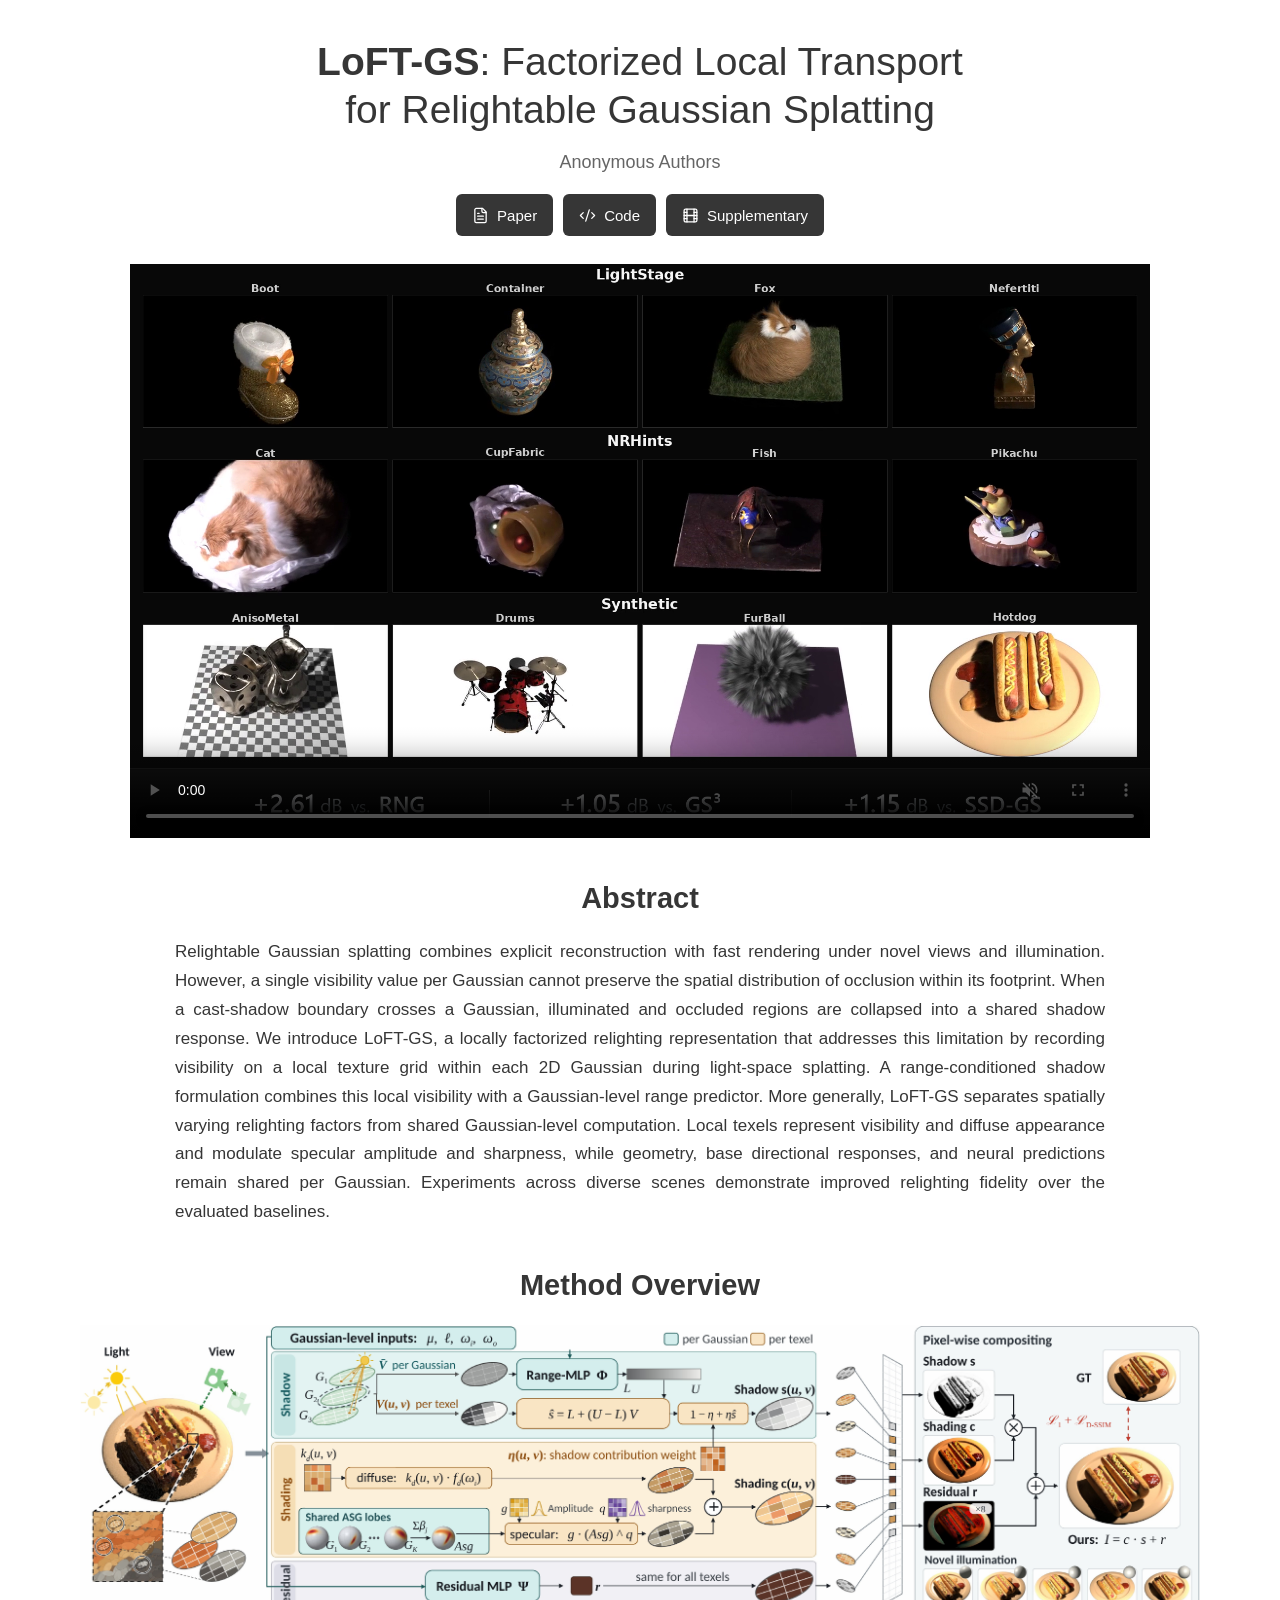
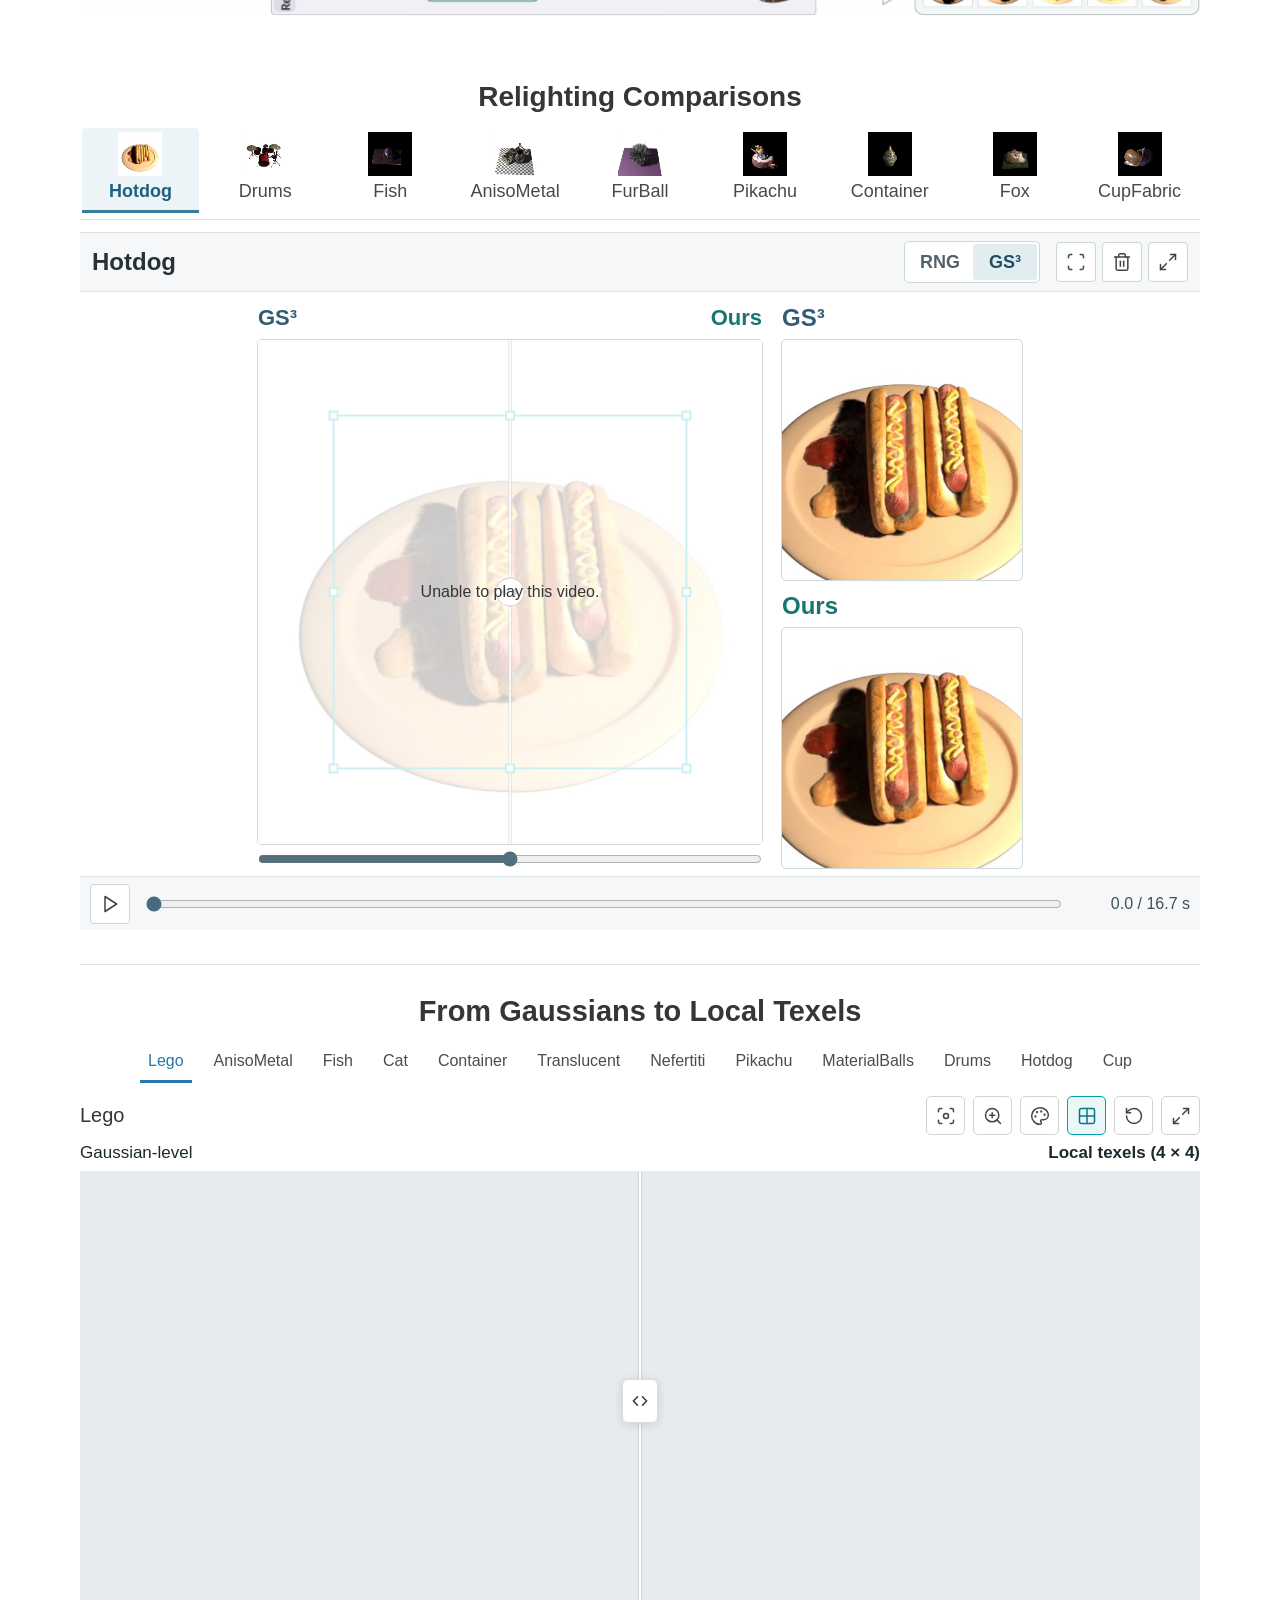
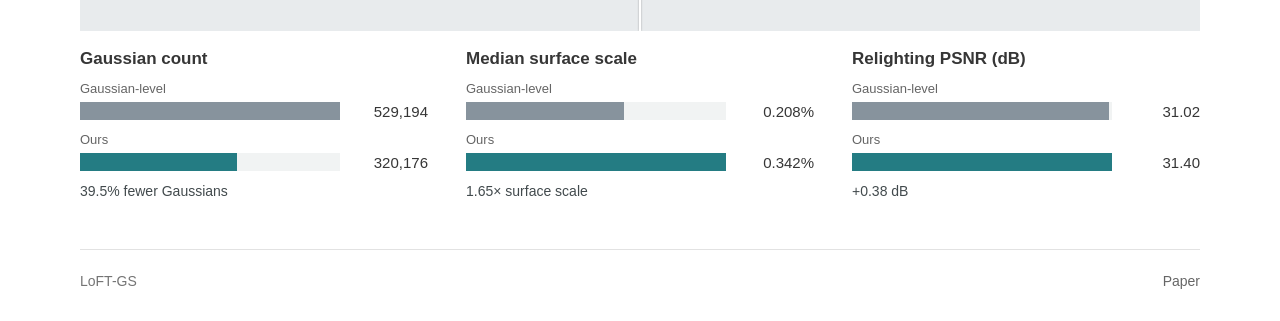
==== commit fd84b84c: "Stack comparison details beside the main split view" ====
--- a/index.html
+++ b/index.html
@@ -14,8 +14,8 @@
       LoFT-GS: Factorized Local Transport for Relightable Gaussian Splatting
     </title>
     <link rel="icon" href="data:," />
-    <script type="module" crossorigin src="./assets/index-CgQMd7PU.js"></script>
-    <link rel="stylesheet" crossorigin href="./assets/index-C11RG-Xt.css">
+    <script type="module" crossorigin src="./assets/index-jxky6P9f.js"></script>
+    <link rel="stylesheet" crossorigin href="./assets/index-C5ntMrQh.css">
   </head>
   <body>
     <a class="skip-link" href="#comparisons">Skip to comparisons</a>
--- a/assets/index-C5ntMrQh.css
+++ b/assets/index-C5ntMrQh.css
@@ -0,0 +1 @@
+:root{font-family:Arial,Helvetica,sans-serif;color:#363636;background:#fff;--link: #2678ad;--rule: #e2e2e2}*{box-sizing:border-box;letter-spacing:0}body{margin:0;-webkit-font-smoothing:antialiased}h1,h2,h3,p,figure{margin:0}a{color:var(--link);text-decoration:none}a:hover{text-decoration:underline}button,input{font:inherit}button{cursor:pointer}button:disabled{opacity:.28;cursor:default}button,a,input{outline-offset:4px}:focus-visible{outline:2px solid var(--link)}[hidden]{display:none!important}img,canvas,video{display:block;max-width:100%}.lucide{width:20px;height:20px;stroke-width:1.8;flex-shrink:0}.paper-header{max-width:1020px;margin:0 auto;text-align:center;padding:38px 24px 28px}.paper-header h1{font-size:39px;font-weight:500;line-height:1.22;text-wrap:balance}.paper-header h1 strong{font-weight:700}.authors{margin-top:19px;font-size:18px;color:#656565}.resource-links{display:flex;justify-content:center;flex-wrap:wrap;gap:10px;margin-top:21px}.resource-links a{height:42px;padding:0 16px;display:flex;align-items:center;gap:8px;color:#fff;background:#363636;border-radius:6px;font-size:15px}.resource-links a:hover{text-decoration:none;background:#505050}.resource-links .lucide{width:17px;height:17px}main{max-width:1120px;width:calc(100% - 56px);margin:0 auto}.overview-section{max-width:1020px;margin:0 auto}.overview-section video{width:100%;aspect-ratio:16/9;background:#101010}.paper-text{max-width:930px;margin:42px auto 40px}.paper-text h2,.pipeline h2,.results-section>h2{font-size:29px;line-height:1.25;font-weight:600;text-align:center;margin-bottom:22px}.paper-text p{font-size:17px;line-height:1.7;text-align:justify}.pipeline{margin:0 0 48px}.pipeline a{display:block}.pipeline img{width:100%;height:auto}.results-section{margin-top:44px;padding-top:18px;scroll-margin-top:20px}.results-section>h2{margin-bottom:22px}.scene-tabs{display:flex;justify-content:center;gap:13px;margin-bottom:23px;padding-bottom:1px;overflow-x:auto;scrollbar-width:thin}.scene-tabs button{border:0;border-bottom:3px solid transparent;padding:0 8px 9px;background:none;min-width:94px;color:#4c4c4c;font-size:15px;flex-shrink:0}.scene-tabs canvas{width:74px;height:74px;margin:0 auto 7px;object-fit:contain}.scene-tabs button[aria-selected=true]{color:var(--link);border-bottom-color:var(--link)}.scene-tabs button:hover{color:var(--link)}.comparison{margin-bottom:42px;background:#fff}.comparison-header{display:flex;align-items:center;gap:22px;min-height:48px;margin-bottom:10px}.comparison-header h3{font-size:20px;font-weight:500;margin-right:auto}.method-choice{display:flex;align-items:center;gap:2px}.method-choice button{height:38px;padding:0 17px;border:1px solid transparent;border-bottom:2px solid transparent;background:none;color:#747474;font-size:16px}.method-choice button[aria-pressed=true]{border-bottom-color:var(--link);color:#252525}.comparison-layout{display:grid;grid-template-columns:minmax(0,1.9fr) minmax(0,1fr);gap:24px;align-items:start}.main-pane{min-width:0}.panel-labels{height:34px;display:flex;align-items:flex-start;justify-content:space-between;gap:20px;font-size:17px}.panel-labels .after-label{font-weight:600}.compare-surface{position:relative;width:100%;aspect-ratio:1;touch-action:none;cursor:ew-resize;background:#fff;overflow:hidden}.compare-canvas,.annotation-canvas{position:absolute;inset:0;width:100%;height:100%}.annotation-canvas{pointer-events:none}.compare-surface.drawing{cursor:crosshair}.media-status{position:absolute;inset:0;display:grid;place-items:center;background:#ffffffc9;font-size:16px;pointer-events:none}.divider-range{width:100%;height:17px;margin:9px 0 0;accent-color:#777;cursor:ew-resize}.playback{display:flex;align-items:center;gap:13px;min-height:47px;margin-top:8px}.playback .seek{min-width:60px;flex:1;accent-color:#626262;cursor:pointer}.time-label{font-size:13px;white-space:nowrap;font-variant-numeric:tabular-nums;color:#656565}.icon-button{width:39px;height:39px;border:1px solid #d2d2d2;border-radius:5px;background:#fff;display:inline-flex;justify-content:center;align-items:center;flex-shrink:0;color:#444;touch-action:manipulation}.icon-button:not(:disabled):hover{background:#f0f4f6;border-color:#a7b2b9}.icon-button[aria-pressed=true]{background:#e9f7f9;border-color:#079da9;color:#057a84}.detail-pane{min-width:0}.detail-tools{height:34px;display:flex;align-items:flex-start;justify-content:flex-end;gap:8px}.detail-tools .icon-button{width:34px;height:30px}.detail-tools .lucide{width:18px;height:18px}.detail-results{display:grid;gap:13px}.detail-canvas{width:100%;aspect-ratio:1;background:#fff}.detail-results figcaption{font-size:16px;text-align:center;padding-top:7px;min-height:27px}.detail-results figure:last-child figcaption{font-weight:600}.source-video{display:none}.representation-section{border-top:1px solid var(--rule);padding-top:28px;margin-top:34px}.representation-section>h2{margin-bottom:16px}.representation-section .scene-tabs{margin-bottom:12px}.representation-section .comparison{margin-bottom:0}.structure-toolbar{display:flex;align-items:center;justify-content:space-between;gap:16px;margin-bottom:8px}.structure-toolbar h3{font-size:20px;font-weight:500}.structure-actions{display:flex;align-items:center;gap:8px}.structure-stage{width:100%;height:clamp(220px,calc(100dvh - 434px),460px);position:relative;overflow:hidden;background:#e8ebed}.structure-canvas{width:100%;height:100%;touch-action:none;cursor:grab}.structure-canvas:active{cursor:grabbing}.orientation-axis{position:absolute;left:14px;bottom:14px;width:96px;height:96px;pointer-events:none;filter:drop-shadow(0 1px 2px #fff)}.structure-labels{display:flex;justify-content:space-between;pointer-events:none;font-size:17px;color:#1c292e;height:28px}.structure-labels span:last-child{font-weight:600}.structure-divider{position:absolute;top:0;bottom:0;left:50%;width:30px;transform:translate(-50%);touch-action:none;cursor:ew-resize}.structure-divider:before{content:"";position:absolute;top:0;bottom:0;left:14px;width:2px;background:#fff;box-shadow:0 0 2px #5558}.structure-divider>span{display:flex;align-items:center;justify-content:center;position:absolute;top:50%;left:-3px;width:36px;height:44px;background:#fff;border:1px solid #ddd;border-radius:6px;box-shadow:0 1px 8px #0002;transform:translateY(-50%)}.structure-loading{position:absolute;inset:0;display:grid;place-items:center;background:#eceff1ec;font-size:16px}#structure-scenes{gap:8px 14px;flex-wrap:wrap;justify-content:safe center}#structure-scenes button{min-width:0;padding:7px 8px 10px;font-size:16px}#structure-comparison:fullscreen{background:#fff;padding:20px}#structure-comparison:fullscreen .structure-stage{height:calc(100dvh - 90px);aspect-ratio:auto}@media(max-width:600px){#structure-scenes{flex-wrap:nowrap}.structure-stage{height:clamp(260px,42dvh,360px)}.structure-labels{top:14px;left:12px;right:12px;font-size:13px}.structure-toolbar h3{font-size:18px}.structure-toolbar{align-items:flex-start;flex-wrap:wrap;gap:9px}.structure-actions{width:100%;justify-content:space-between}.structure-actions{gap:5px}.structure-actions .icon-button{width:32px;height:34px}#structure-scenes{gap:15px}}.representation-section .compare-surface{background:#111}.footer{max-width:1120px;width:calc(100% - 56px);margin:44px auto 0;padding:23px 0 32px;border-top:1px solid var(--rule);display:flex;justify-content:space-between;gap:20px;color:#747474;font-size:14px}.baseline-bar{background:#87939d}.ours-bar{background:#247c83}.statistics-charts{display:grid;grid-template-columns:repeat(3,minmax(0,1fr));gap:38px}.structure-statistics{margin-top:18px}.structure-statistics .statistic-bars{margin-top:12px}.structure-statistics .statistic-row{margin-top:12px;row-gap:6px}.structure-statistics .statistic-track{height:18px}.structure-statistics .statistic-ratio{margin-top:12px}.statistic-chart h4{font-size:17px;font-weight:600;margin:0 0 6px}.statistic-bars{margin-top:22px}.statistic-row{display:grid;grid-template-columns:minmax(0,1fr) 78px;gap:8px 10px;margin-top:19px}.statistic-label{grid-column:1/3;font-size:13px;color:#656565}.statistic-track{display:block;height:22px;background:#f1f3f3;align-self:center}.statistic-bar{display:block;height:100%;transition:width .2s ease}.statistic-value{font-size:15px;font-weight:500;text-align:right;align-self:center;font-variant-numeric:tabular-nums}.statistic-ratio{margin-top:20px;min-height:22px;font-size:14px;color:#424a4d}@media(max-width:760px){.statistics-charts{grid-template-columns:1fr;gap:30px}.statistic-row{grid-template-columns:minmax(0,1fr) 85px;margin-top:13px}.statistic-bars{margin-top:15px}.statistic-ratio{margin-top:13px}.orientation-axis{width:78px;height:78px;left:6px;bottom:6px}}.footer a{color:#666}#page-error{position:fixed;bottom:14px;left:14px;right:14px;background:#fff3ed;border:1px solid #a36c4d;padding:14px;z-index:20}.skip-link{position:fixed;top:-60px;left:10px;z-index:50;background:#fff;padding:10px}.skip-link:focus{top:10px}.comparison:fullscreen{padding:20px 35px;overflow:auto}.comparison:fullscreen .comparison-layout{max-width:1300px;margin:auto;grid-template-columns:minmax(0,1.7fr) minmax(0,1fr)}.comparison:fullscreen .compare-surface{max-height:calc(100dvh - 190px);width:auto;aspect-ratio:1}.comparison:fullscreen .comparison-header{max-width:1300px;margin-inline:auto}.comparison:fullscreen .detail-canvas{max-height:calc((100dvh - 180px)/2);object-fit:contain}@media(max-width:900px){.paper-header h1{font-size:33px}.paper-header{padding-top:30px}main{width:calc(100% - 40px)}.comparison-layout{grid-template-columns:minmax(0,1.7fr) minmax(0,1fr);gap:16px}.scene-tabs{gap:5px}.scene-tabs button{min-width:84px;padding-inline:5px;font-size:14px}.scene-tabs canvas{width:65px;height:65px}.paper-text p{font-size:16px}.time-label{font-size:12px}.playback{gap:9px}.panel-labels{font-size:16px}.detail-results figcaption{font-size:15px}.footer{width:calc(100% - 40px)}}@media(max-width:600px){.paper-header{padding:27px 19px 24px}.paper-header h1{font-size:27px;line-height:1.25}.authors{font-size:16px;margin-top:17px}.resource-links{gap:8px;margin-top:17px}.resource-links a{font-size:13px;height:39px;padding-inline:11px}.resource-links .lucide{width:15px;height:15px}main{width:calc(100% - 28px)}.paper-text{margin:29px auto 31px}.paper-text h2,.pipeline h2,.results-section>h2{font-size:25px;margin-bottom:17px}.paper-text p{text-align:left;font-size:16px;line-height:1.6}.pipeline{margin-bottom:30px}.results-section{margin-top:30px;padding-top:6px}.scene-tabs{justify-content:flex-start;gap:3px;margin-bottom:18px}.scene-tabs button{min-width:75px;font-size:13px}.scene-tabs canvas{width:62px;height:62px}.comparison-header{gap:8px;margin-bottom:7px}.comparison-header h3{font-size:18px}.method-choice button{font-size:14px;padding-inline:12px}.comparison-layout{grid-template-columns:1fr;gap:13px}.panel-labels{font-size:16px;height:31px}.detail-tools{height:36px;justify-content:flex-end}.detail-tools .icon-button{width:39px;height:34px}.detail-results{grid-template-columns:1fr 1fr;gap:12px}.detail-results figcaption{font-size:15px}.playback{margin-top:4px}.divider-range{height:15px;margin-top:7px}.icon-button{width:37px;height:37px}.comparison{margin-bottom:29px}.representation-section{padding-top:29px;margin-top:29px}.representation-section .scene-tabs{justify-content:center}.representation-section .comparison-header h3{font-size:17px}.representation-section .panel-labels{font-size:15px}.footer{width:calc(100% - 28px);font-size:12px;margin-top:25px;padding-block:20px}.comparison:fullscreen{padding:14px}.comparison:fullscreen .comparison-layout{display:block}.comparison:fullscreen .compare-surface{width:100%;max-height:none}.comparison:fullscreen .detail-results{grid-template-columns:1fr 1fr}.comparison:fullscreen .detail-tools{margin-top:12px}}#comparisons{padding-top:16px;scroll-margin-top:16px}#comparisons>h2{font-size:28px;line-height:34px;margin-bottom:12px}#video-scenes{justify-content:flex-start;gap:8px;margin-bottom:12px;padding:2px 2px 6px;border-bottom:1px solid #e0e5e8;scroll-padding-inline:8px}#video-scenes button{flex:1 0 108px;min-width:108px;padding:4px 6px 8px;border-radius:4px 4px 0 0;font-size:18px;font-weight:500;line-height:22px;color:#424b50}#video-scenes button span{display:block;white-space:nowrap}#video-scenes canvas{width:44px;height:44px;margin-bottom:4px}#video-scenes button:hover{background:#f4f6f7}#video-scenes button[aria-selected=true]{background:#edf4f7;color:#1d607f;border-bottom-color:#397d9d;font-weight:600}#video-comparison{--video-stage-limit: clamp(240px, calc(100dvh - 396px) , 600px);--video-gap: 20px;margin-bottom:0}#video-comparison .comparison-header{min-height:58px;gap:16px;padding:8px 12px;margin-bottom:12px;background:#f5f7f8;border-block:1px solid #dce3e7}#video-comparison .scene-name{font-size:24px;line-height:30px;font-weight:600;color:#263238}#video-comparison .method-choice{gap:0;padding:2px;border:1px solid #cbd5da;border-radius:5px;background:#fff}#video-comparison .method-choice button{height:36px;min-width:64px;padding-inline:13px;border:0;border-radius:3px;font-size:18px;font-weight:600;color:#53616a}#video-comparison .method-choice button[aria-pressed=true]{color:#244d63;background:#e2edf2}#video-comparison .comparison-tools{display:flex;align-items:center;gap:6px}#video-comparison .icon-button{width:40px;height:40px;border-color:#ccd5da;border-radius:4px}#video-comparison .comparison-layout{display:grid;grid-template-columns:minmax(0,var(--video-stage-limit)) minmax(0,calc(var(--video-stage-limit) / 2 - 12px));width:min(100%,calc(var(--video-stage-limit) * 1.5 + var(--video-gap) - 12px));margin-inline:auto;gap:var(--video-gap);align-items:start}#video-comparison .main-pane,#video-comparison .detail-results figure{width:100%;max-width:var(--video-stage-limit);min-width:0;justify-self:center}#video-comparison .panel-labels{height:36px;gap:12px;align-items:flex-start;font-size:22px;line-height:28px;font-weight:600}#video-comparison .before-label,#video-comparison .detail-before-label{color:#315c73}#video-comparison .after-label,#video-comparison .detail-results figure:last-child figcaption{color:#18756f}#video-comparison .compare-surface,#video-comparison .detail-canvas{width:100%;max-height:none;aspect-ratio:1;border-radius:4px;outline:1px solid #d0d9de;background:#f9fafb}#video-comparison .divider-range{display:block;height:18px;margin:6px 0 0;accent-color:#526f7e}#video-comparison .detail-pane{grid-column:2;align-self:stretch;position:relative}#video-comparison .detail-results{display:grid;grid-template-columns:minmax(0,1fr);gap:12px}#video-comparison .detail-results[hidden]{display:grid!important;visibility:hidden}#video-comparison .detail-results figcaption{height:36px;min-height:0;padding:0;font-size:24px;line-height:28px;font-weight:600;text-align:left}#video-comparison .detail-empty{position:absolute;inset:36px 0 0;display:grid;place-items:center;border:1px solid #dbe2e6;border-radius:4px;background:#f6f8f9;color:#65727a;font-size:18px}#video-comparison .playback{min-height:54px;gap:14px;padding:6px 10px;margin-top:8px;border-top:1px solid #dce3e7;background:#f5f7f8}#video-comparison .seek{height:24px;accent-color:#466c80}#video-comparison .time-label{min-width:112px;font-size:16px;line-height:22px;text-align:right;color:#3f505a}#video-comparison:fullscreen{--video-stage-limit: calc(100dvh - 220px) ;padding:16px 24px;overflow:auto}#video-comparison:fullscreen .comparison-layout,#video-comparison:fullscreen .comparison-header{max-width:none}#video-comparison:fullscreen .comparison-layout{display:grid}@media(max-width:700px){#comparisons{padding-top:12px;scroll-margin-top:12px}#comparisons>h2{font-size:25px;line-height:31px}#video-scenes button{flex:0 0 108px;font-size:18px}#video-comparison{--video-stage-limit: clamp(150px, calc(100dvh - 630px) , 290px);--video-gap: 12px}#video-comparison .comparison-header{flex-wrap:wrap;gap:8px;padding:8px 10px;margin-bottom:10px}#video-comparison .scene-name{flex-basis:100%;font-size:22px;line-height:28px}#video-comparison .method-choice{margin-right:auto}#video-comparison .method-choice button{min-width:58px;font-size:17px;padding-inline:10px}#video-comparison .comparison-layout,#video-comparison:fullscreen .comparison-layout{grid-template-columns:minmax(0,1fr);width:100%}#video-comparison .detail-results{grid-template-columns:repeat(2,minmax(0,1fr))}#video-comparison .detail-pane{grid-column:1;min-height:32px}#video-comparison .panel-labels,#video-comparison .detail-results figcaption{height:32px;font-size:20px;line-height:26px}#video-comparison .detail-empty{inset:32px 0 0}#video-comparison .playback{gap:8px;padding-inline:6px}#video-comparison .time-label{min-width:96px;font-size:15px}#video-comparison:fullscreen{--video-stage-limit: clamp(150px, calc(100dvh - 430px) , 340px);padding:12px 14px}}
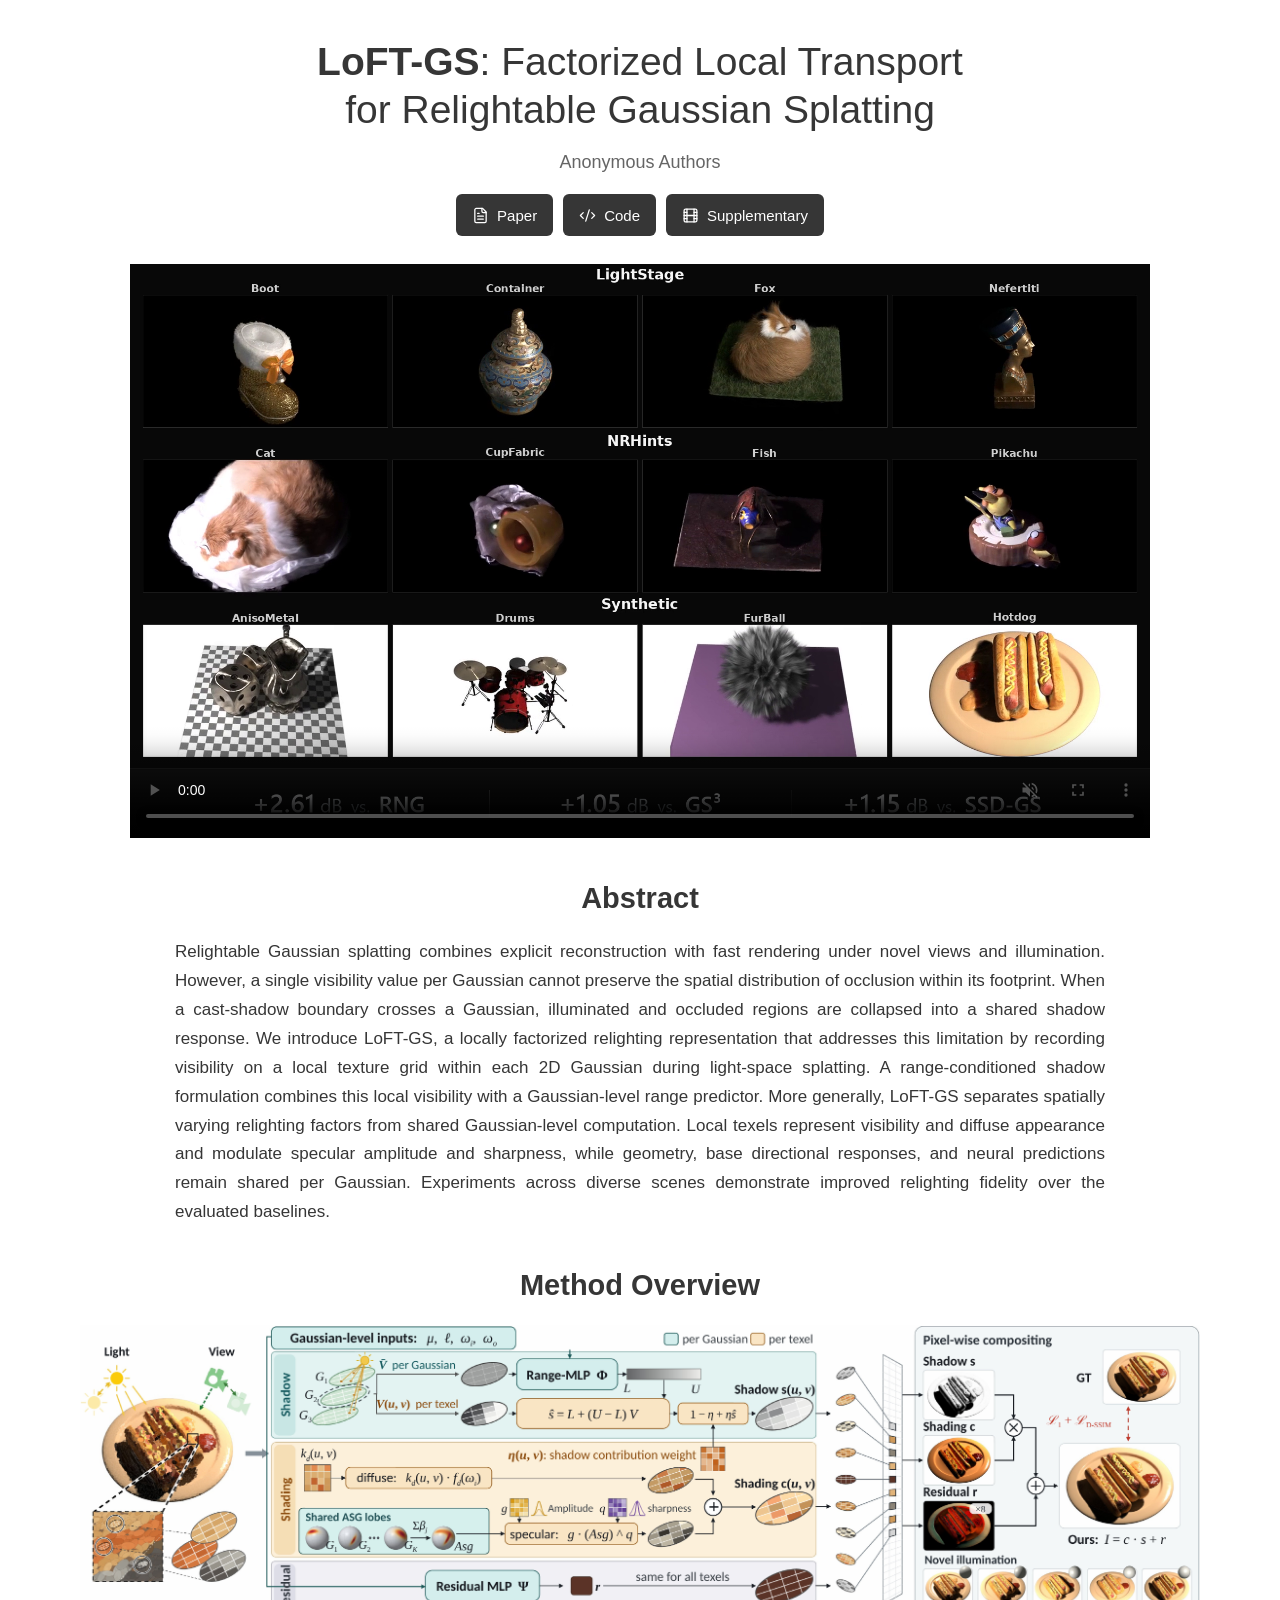
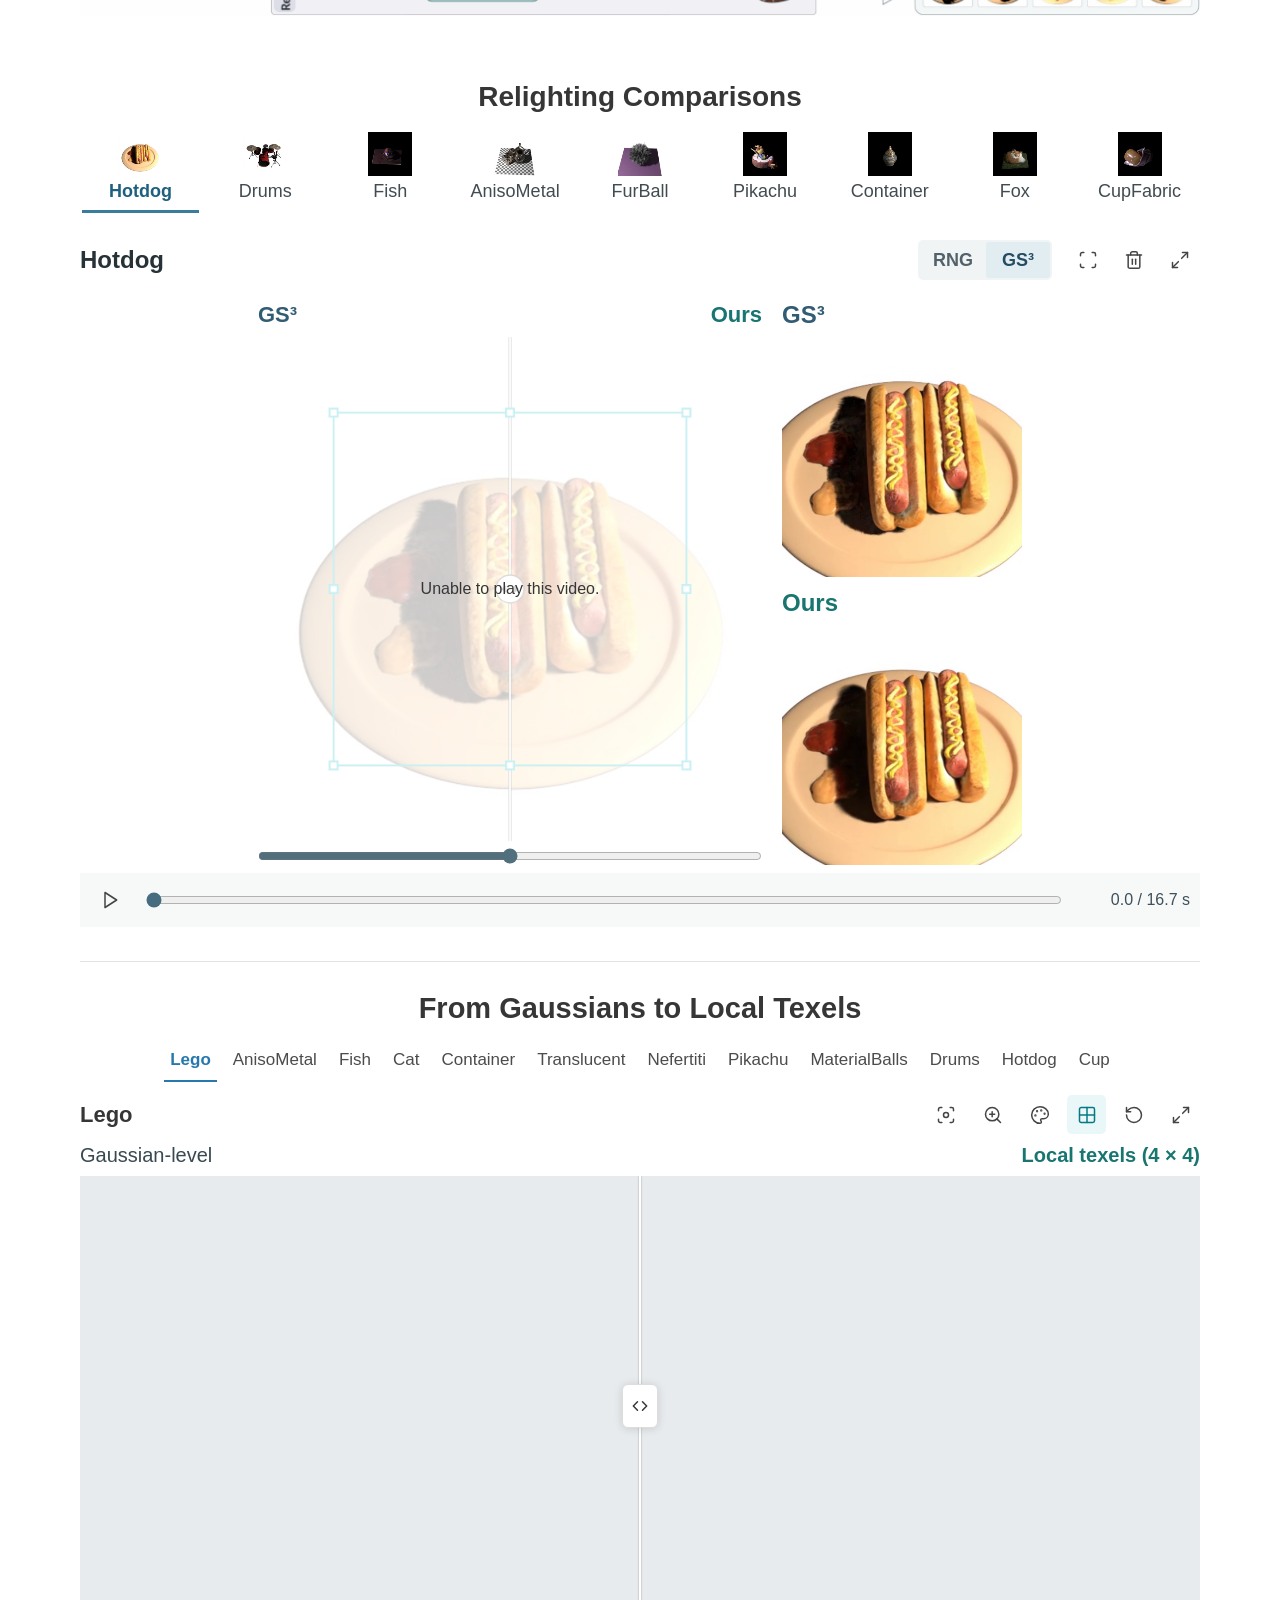
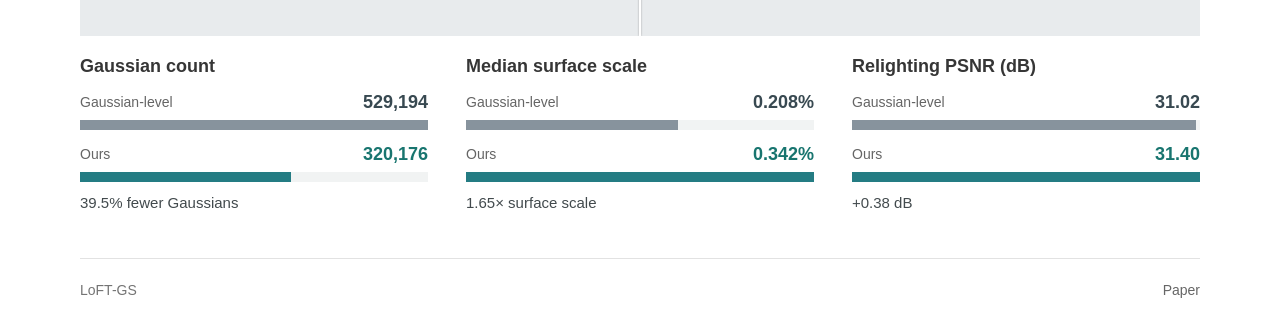
==== commit adc9cb1c: "Refine structure typography and simplify comparison chrome" ====
--- a/index.html
+++ b/index.html
@@ -14,8 +14,8 @@
       LoFT-GS: Factorized Local Transport for Relightable Gaussian Splatting
     </title>
     <link rel="icon" href="data:," />
-    <script type="module" crossorigin src="./assets/index-jxky6P9f.js"></script>
-    <link rel="stylesheet" crossorigin href="./assets/index-C5ntMrQh.css">
+    <script type="module" crossorigin src="./assets/index-BgyRi0Al.js"></script>
+    <link rel="stylesheet" crossorigin href="./assets/index-CoetTySe.css">
   </head>
   <body>
     <a class="skip-link" href="#comparisons">Skip to comparisons</a>
--- a/assets/index-CoetTySe.css
+++ b/assets/index-CoetTySe.css
@@ -0,0 +1 @@
+:root{font-family:Arial,Helvetica,sans-serif;color:#363636;background:#fff;--link: #2678ad;--rule: #e2e2e2}*{box-sizing:border-box;letter-spacing:0}body{margin:0;-webkit-font-smoothing:antialiased}h1,h2,h3,p,figure{margin:0}a{color:var(--link);text-decoration:none}a:hover{text-decoration:underline}button,input{font:inherit}button{cursor:pointer}button:disabled{opacity:.28;cursor:default}button,a,input{outline-offset:4px}:focus-visible{outline:2px solid var(--link)}[hidden]{display:none!important}img,canvas,video{display:block;max-width:100%}.lucide{width:20px;height:20px;stroke-width:1.8;flex-shrink:0}.paper-header{max-width:1020px;margin:0 auto;text-align:center;padding:38px 24px 28px}.paper-header h1{font-size:39px;font-weight:500;line-height:1.22;text-wrap:balance}.paper-header h1 strong{font-weight:700}.authors{margin-top:19px;font-size:18px;color:#656565}.resource-links{display:flex;justify-content:center;flex-wrap:wrap;gap:10px;margin-top:21px}.resource-links a{height:42px;padding:0 16px;display:flex;align-items:center;gap:8px;color:#fff;background:#363636;border-radius:6px;font-size:15px}.resource-links a:hover{text-decoration:none;background:#505050}.resource-links .lucide{width:17px;height:17px}main{max-width:1120px;width:calc(100% - 56px);margin:0 auto}.overview-section{max-width:1020px;margin:0 auto}.overview-section video{width:100%;aspect-ratio:16/9;background:#101010}.paper-text{max-width:930px;margin:42px auto 40px}.paper-text h2,.pipeline h2,.results-section>h2{font-size:29px;line-height:1.25;font-weight:600;text-align:center;margin-bottom:22px}.paper-text p{font-size:17px;line-height:1.7;text-align:justify}.pipeline{margin:0 0 48px}.pipeline a{display:block}.pipeline img{width:100%;height:auto}.results-section{margin-top:44px;padding-top:18px;scroll-margin-top:20px}.results-section>h2{margin-bottom:22px}.scene-tabs{display:flex;justify-content:center;gap:13px;margin-bottom:23px;padding-bottom:1px;overflow-x:auto;scrollbar-width:thin}.scene-tabs button{border:0;border-bottom:3px solid transparent;padding:0 8px 9px;background:none;min-width:94px;color:#4c4c4c;font-size:15px;flex-shrink:0}.scene-tabs canvas{width:74px;height:74px;margin:0 auto 7px;object-fit:contain}.scene-tabs button[aria-selected=true]{color:var(--link);border-bottom-color:var(--link)}.scene-tabs button:hover{color:var(--link)}.comparison{margin-bottom:42px;background:#fff}.comparison-header{display:flex;align-items:center;gap:22px;min-height:48px;margin-bottom:10px}.comparison-header h3{font-size:20px;font-weight:500;margin-right:auto}.method-choice{display:flex;align-items:center;gap:2px}.method-choice button{height:38px;padding:0 17px;border:1px solid transparent;border-bottom:2px solid transparent;background:none;color:#747474;font-size:16px}.method-choice button[aria-pressed=true]{border-bottom-color:var(--link);color:#252525}.comparison-layout{display:grid;grid-template-columns:minmax(0,1.9fr) minmax(0,1fr);gap:24px;align-items:start}.main-pane{min-width:0}.panel-labels{height:34px;display:flex;align-items:flex-start;justify-content:space-between;gap:20px;font-size:17px}.panel-labels .after-label{font-weight:600}.compare-surface{position:relative;width:100%;aspect-ratio:1;touch-action:none;cursor:ew-resize;background:#fff;overflow:hidden}.compare-canvas,.annotation-canvas{position:absolute;inset:0;width:100%;height:100%}.annotation-canvas{pointer-events:none}.compare-surface.drawing{cursor:crosshair}.media-status{position:absolute;inset:0;display:grid;place-items:center;background:#ffffffc9;font-size:16px;pointer-events:none}.divider-range{width:100%;height:17px;margin:9px 0 0;accent-color:#777;cursor:ew-resize}.playback{display:flex;align-items:center;gap:13px;min-height:47px;margin-top:8px}.playback .seek{min-width:60px;flex:1;accent-color:#626262;cursor:pointer}.time-label{font-size:13px;white-space:nowrap;font-variant-numeric:tabular-nums;color:#656565}.icon-button{width:39px;height:39px;border:1px solid #d2d2d2;border-radius:5px;background:#fff;display:inline-flex;justify-content:center;align-items:center;flex-shrink:0;color:#444;touch-action:manipulation}.icon-button:not(:disabled):hover{background:#f0f4f6;border-color:#a7b2b9}.icon-button[aria-pressed=true]{background:#e9f7f9;border-color:#079da9;color:#057a84}.detail-pane{min-width:0}.detail-tools{height:34px;display:flex;align-items:flex-start;justify-content:flex-end;gap:8px}.detail-tools .icon-button{width:34px;height:30px}.detail-tools .lucide{width:18px;height:18px}.detail-results{display:grid;gap:13px}.detail-canvas{width:100%;aspect-ratio:1;background:#fff}.detail-results figcaption{font-size:16px;text-align:center;padding-top:7px;min-height:27px}.detail-results figure:last-child figcaption{font-weight:600}.source-video{display:none}.representation-section{border-top:1px solid var(--rule);padding-top:28px;margin-top:34px}.representation-section>h2{margin-bottom:16px}.representation-section .scene-tabs{margin-bottom:12px}.representation-section .comparison{margin-bottom:0}.structure-toolbar{display:flex;align-items:center;justify-content:space-between;gap:16px;margin-bottom:8px}.structure-toolbar h3{font-size:22px;line-height:28px;font-weight:600}.structure-actions{display:flex;align-items:center;gap:8px}.structure-actions .icon-button{border-color:transparent;background:transparent}.structure-actions .icon-button:not(:disabled):hover{border-color:transparent;background:#f0f4f6}.structure-actions .icon-button[aria-pressed=true]{background:#e9f7f9}.structure-stage{width:100%;height:clamp(220px,calc(100dvh - 434px),460px);position:relative;overflow:hidden;background:#e8ebed}.structure-canvas{width:100%;height:100%;touch-action:none;cursor:grab}.structure-canvas:active{cursor:grabbing}.orientation-axis{position:absolute;left:14px;bottom:14px;width:96px;height:96px;pointer-events:none;filter:drop-shadow(0 1px 2px #fff)}.structure-labels{display:flex;justify-content:space-between;pointer-events:none;gap:16px;font-size:20px;line-height:26px;font-weight:500;color:#384951;height:34px}.structure-labels span:last-child{font-weight:600;color:#18756f;text-align:right}.structure-divider{position:absolute;top:0;bottom:0;left:50%;width:30px;transform:translate(-50%);touch-action:none;cursor:ew-resize}.structure-divider:before{content:"";position:absolute;top:0;bottom:0;left:14px;width:2px;background:#fff;box-shadow:0 0 2px #5558}.structure-divider>span{display:flex;align-items:center;justify-content:center;position:absolute;top:50%;left:-3px;width:36px;height:44px;background:#fff;border:1px solid #ddd;border-radius:6px;box-shadow:0 1px 8px #0002;transform:translateY(-50%)}.structure-loading{position:absolute;inset:0;display:grid;place-items:center;background:#eceff1ec;font-size:16px}#structure-scenes{gap:8px 10px;flex-wrap:wrap;justify-content:safe center}#structure-scenes button{min-width:0;padding:7px 6px 9px;border-bottom-width:2px;font-size:17px;line-height:22px;font-weight:500}#structure-scenes button[aria-selected=true]{font-weight:600}#structure-comparison:fullscreen{background:#fff;padding:20px}#structure-comparison:fullscreen .structure-stage{height:calc(100dvh - 90px);aspect-ratio:auto}@media(max-width:600px){#structure-scenes{flex-wrap:nowrap}.structure-stage{height:clamp(260px,42dvh,360px)}.structure-labels{gap:10px;font-size:16px;line-height:22px;height:30px}.structure-toolbar h3{font-size:21px}.structure-toolbar{align-items:flex-start;flex-wrap:wrap;gap:9px}.structure-actions{width:100%;justify-content:space-between}.structure-actions{gap:5px}.structure-actions .icon-button{width:32px;height:34px}#structure-scenes{gap:15px}}.representation-section .compare-surface{background:#111}.footer{max-width:1120px;width:calc(100% - 56px);margin:44px auto 0;padding:23px 0 32px;border-top:1px solid var(--rule);display:flex;justify-content:space-between;gap:20px;color:#747474;font-size:14px}.baseline-bar{background:#87939d}.ours-bar{background:#247c83}.statistics-charts{display:grid;grid-template-columns:repeat(3,minmax(0,1fr));gap:38px}.structure-statistics{margin-top:18px}.structure-statistics .statistic-bars{margin-top:12px}.structure-statistics .statistic-row{grid-template-columns:minmax(0,1fr) max-content;grid-template-areas:"label value" "bar bar";margin-top:12px;row-gap:6px}.structure-statistics .statistic-track{grid-area:bar;height:10px}.structure-statistics .statistic-ratio{margin-top:10px;font-size:15px;line-height:22px}.structure-statistics .statistic-chart h4{font-size:18px;line-height:24px}.structure-statistics .statistic-label{grid-area:label;align-self:center;font-size:14px;line-height:20px}.structure-statistics .statistic-value{grid-area:value;font-size:18px;line-height:24px;font-weight:600;white-space:nowrap;color:#384951}.structure-statistics [data-method=Ours] .statistic-value{color:#18756f}.statistic-chart h4{font-size:17px;font-weight:600;margin:0 0 6px}.statistic-bars{margin-top:22px}.statistic-row{display:grid;grid-template-columns:minmax(0,1fr) 78px;gap:8px 10px;margin-top:19px}.statistic-label{grid-column:1/3;font-size:13px;color:#656565}.statistic-track{display:block;height:22px;background:#f1f3f3;align-self:center}.statistic-bar{display:block;height:100%;transition:width .2s ease}.statistic-value{font-size:15px;font-weight:500;text-align:right;align-self:center;font-variant-numeric:tabular-nums}.statistic-ratio{margin-top:20px;min-height:22px;font-size:14px;color:#424a4d}@media(max-width:760px){.statistics-charts{grid-template-columns:1fr;gap:30px}.statistic-row{grid-template-columns:minmax(0,1fr) 85px;margin-top:13px}.statistic-bars{margin-top:15px}.statistic-ratio{margin-top:13px}.orientation-axis{width:78px;height:78px;left:6px;bottom:6px}}.footer a{color:#666}#page-error{position:fixed;bottom:14px;left:14px;right:14px;background:#fff3ed;border:1px solid #a36c4d;padding:14px;z-index:20}.skip-link{position:fixed;top:-60px;left:10px;z-index:50;background:#fff;padding:10px}.skip-link:focus{top:10px}.comparison:fullscreen{padding:20px 35px;overflow:auto}.comparison:fullscreen .comparison-layout{max-width:1300px;margin:auto;grid-template-columns:minmax(0,1.7fr) minmax(0,1fr)}.comparison:fullscreen .compare-surface{max-height:calc(100dvh - 190px);width:auto;aspect-ratio:1}.comparison:fullscreen .comparison-header{max-width:1300px;margin-inline:auto}.comparison:fullscreen .detail-canvas{max-height:calc((100dvh - 180px)/2);object-fit:contain}@media(max-width:900px){.paper-header h1{font-size:33px}.paper-header{padding-top:30px}main{width:calc(100% - 40px)}.comparison-layout{grid-template-columns:minmax(0,1.7fr) minmax(0,1fr);gap:16px}.scene-tabs{gap:5px}.scene-tabs button{min-width:84px;padding-inline:5px;font-size:14px}.scene-tabs canvas{width:65px;height:65px}.paper-text p{font-size:16px}.time-label{font-size:12px}.playback{gap:9px}.panel-labels{font-size:16px}.detail-results figcaption{font-size:15px}.footer{width:calc(100% - 40px)}}@media(max-width:600px){.paper-header{padding:27px 19px 24px}.paper-header h1{font-size:27px;line-height:1.25}.authors{font-size:16px;margin-top:17px}.resource-links{gap:8px;margin-top:17px}.resource-links a{font-size:13px;height:39px;padding-inline:11px}.resource-links .lucide{width:15px;height:15px}main{width:calc(100% - 28px)}.paper-text{margin:29px auto 31px}.paper-text h2,.pipeline h2,.results-section>h2{font-size:25px;margin-bottom:17px}.paper-text p{text-align:left;font-size:16px;line-height:1.6}.pipeline{margin-bottom:30px}.results-section{margin-top:30px;padding-top:6px}.scene-tabs{justify-content:flex-start;gap:3px;margin-bottom:18px}.scene-tabs button{min-width:75px;font-size:13px}.scene-tabs canvas{width:62px;height:62px}.comparison-header{gap:8px;margin-bottom:7px}.comparison-header h3{font-size:18px}.method-choice button{font-size:14px;padding-inline:12px}.comparison-layout{grid-template-columns:1fr;gap:13px}.panel-labels{font-size:16px;height:31px}.detail-tools{height:36px;justify-content:flex-end}.detail-tools .icon-button{width:39px;height:34px}.detail-results{grid-template-columns:1fr 1fr;gap:12px}.detail-results figcaption{font-size:15px}.playback{margin-top:4px}.divider-range{height:15px;margin-top:7px}.icon-button{width:37px;height:37px}.comparison{margin-bottom:29px}.representation-section{padding-top:29px;margin-top:29px}.representation-section .scene-tabs{justify-content:center}.representation-section .comparison-header h3{font-size:17px}.representation-section .panel-labels{font-size:15px}.footer{width:calc(100% - 28px);font-size:12px;margin-top:25px;padding-block:20px}.comparison:fullscreen{padding:14px}.comparison:fullscreen .comparison-layout{display:block}.comparison:fullscreen .compare-surface{width:100%;max-height:none}.comparison:fullscreen .detail-results{grid-template-columns:1fr 1fr}.comparison:fullscreen .detail-tools{margin-top:12px}}#comparisons{padding-top:16px;scroll-margin-top:16px}#comparisons>h2{font-size:28px;line-height:34px;margin-bottom:12px}#video-scenes{justify-content:flex-start;gap:8px;margin-bottom:12px;padding:2px 2px 6px;border-bottom:0;scroll-padding-inline:8px}#video-scenes button{flex:1 0 108px;min-width:108px;padding:4px 6px 8px;border-radius:4px 4px 0 0;font-size:18px;font-weight:500;line-height:22px;color:#424b50}#video-scenes button span{display:block;white-space:nowrap}#video-scenes canvas{width:44px;height:44px;margin-bottom:4px}#video-scenes button:hover{background:#f4f6f7}#video-scenes button[aria-selected=true]{background:transparent;color:#1d607f;border-bottom-color:#397d9d;font-weight:600}#video-comparison{--video-stage-limit: clamp(240px, calc(100dvh - 396px) , 600px);--video-gap: 20px;margin-bottom:0}#video-comparison .comparison-header{min-height:58px;gap:16px;padding:8px 0;margin-bottom:12px;background:transparent;border-block:0}#video-comparison .scene-name{font-size:24px;line-height:30px;font-weight:600;color:#263238}#video-comparison .method-choice{gap:0;padding:2px;border:0;border-radius:5px;background:#f1f4f5}#video-comparison .method-choice button{height:36px;min-width:64px;padding-inline:13px;border:0;border-radius:3px;font-size:18px;font-weight:600;color:#53616a}#video-comparison .method-choice button[aria-pressed=true]{color:#244d63;background:#e2edf2}#video-comparison .comparison-tools{display:flex;align-items:center;gap:6px}#video-comparison .icon-button{width:40px;height:40px;border-color:transparent;border-radius:4px;background:transparent}#video-comparison .icon-button:not(:disabled):hover{background:#f0f4f6}#video-comparison .icon-button[aria-pressed=true]{background:#e9f7f9}#video-comparison .comparison-layout{display:grid;grid-template-columns:minmax(0,var(--video-stage-limit)) minmax(0,calc(var(--video-stage-limit) / 2 - 12px));width:min(100%,calc(var(--video-stage-limit) * 1.5 + var(--video-gap) - 12px));margin-inline:auto;gap:var(--video-gap);align-items:start}#video-comparison .main-pane,#video-comparison .detail-results figure{width:100%;max-width:var(--video-stage-limit);min-width:0;justify-self:center}#video-comparison .panel-labels{height:36px;gap:12px;align-items:flex-start;font-size:22px;line-height:28px;font-weight:600}#video-comparison .before-label,#video-comparison .detail-before-label{color:#315c73}#video-comparison .after-label,#video-comparison .detail-results figure:last-child figcaption{color:#18756f}#video-comparison .compare-surface,#video-comparison .detail-canvas{width:100%;max-height:none;aspect-ratio:1;border-radius:4px;outline:none;background:#f9fafb}#video-comparison .divider-range{display:block;height:18px;margin:6px 0 0;accent-color:#526f7e}#video-comparison .compare-surface:focus-visible{outline:2px solid var(--link);outline-offset:3px}#video-comparison .detail-pane{grid-column:2;align-self:stretch;position:relative}#video-comparison .detail-results{display:grid;grid-template-columns:minmax(0,1fr);gap:12px}#video-comparison .detail-results[hidden]{display:grid!important;visibility:hidden}#video-comparison .detail-results figcaption{height:36px;min-height:0;padding:0;font-size:24px;line-height:28px;font-weight:600;text-align:left}#video-comparison .detail-empty{position:absolute;inset:36px 0 0;display:grid;place-items:center;border:0;border-radius:4px;background:#f6f8f9;color:#65727a;font-size:18px}#video-comparison .playback{min-height:54px;gap:14px;padding:6px 10px;margin-top:8px;border-top:0;background:#f7f9f9}#video-comparison .seek{height:24px;accent-color:#466c80}#video-comparison .time-label{min-width:112px;font-size:16px;line-height:22px;text-align:right;color:#3f505a}#video-comparison:fullscreen{--video-stage-limit: calc(100dvh - 220px) ;padding:16px 24px;overflow:auto}#video-comparison:fullscreen .comparison-layout,#video-comparison:fullscreen .comparison-header{max-width:none}#video-comparison:fullscreen .comparison-layout{display:grid}@media(max-width:700px){#comparisons{padding-top:12px;scroll-margin-top:12px}#comparisons>h2{font-size:25px;line-height:31px}#video-scenes button{flex:0 0 108px;font-size:18px}#video-comparison{--video-stage-limit: clamp(150px, calc(100dvh - 630px) , 290px);--video-gap: 12px}#video-comparison .comparison-header{flex-wrap:wrap;gap:8px;padding:8px 0;margin-bottom:10px}#video-comparison .scene-name{flex-basis:100%;font-size:22px;line-height:28px}#video-comparison .method-choice{margin-right:auto}#video-comparison .method-choice button{min-width:58px;font-size:17px;padding-inline:10px}#video-comparison .comparison-layout,#video-comparison:fullscreen .comparison-layout{grid-template-columns:minmax(0,1fr);width:100%}#video-comparison .detail-results{grid-template-columns:repeat(2,minmax(0,1fr))}#video-comparison .detail-pane{grid-column:1;min-height:32px}#video-comparison .panel-labels,#video-comparison .detail-results figcaption{height:32px;font-size:20px;line-height:26px}#video-comparison .detail-empty{inset:32px 0 0}#video-comparison .playback{gap:8px;padding-inline:6px}#video-comparison .time-label{min-width:96px;font-size:15px}#video-comparison:fullscreen{--video-stage-limit: clamp(150px, calc(100dvh - 430px) , 340px);padding:12px 14px}}
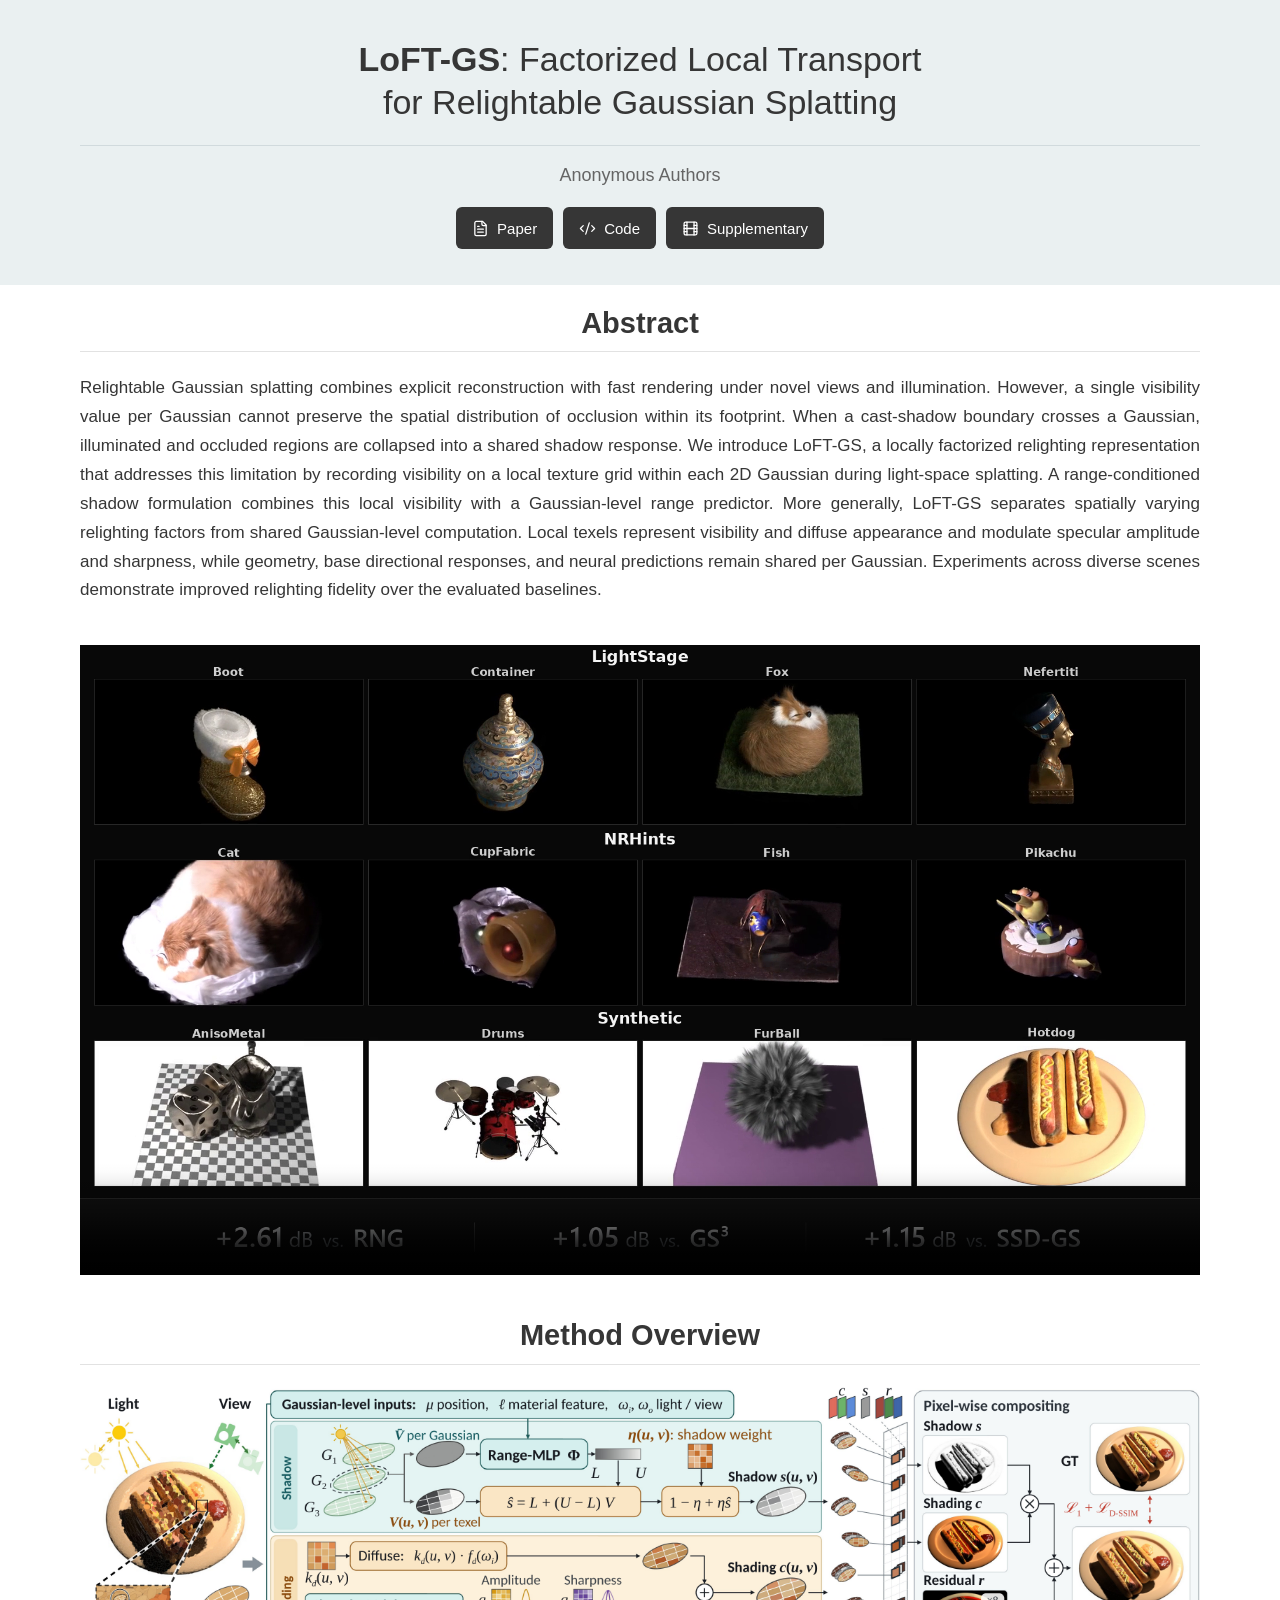
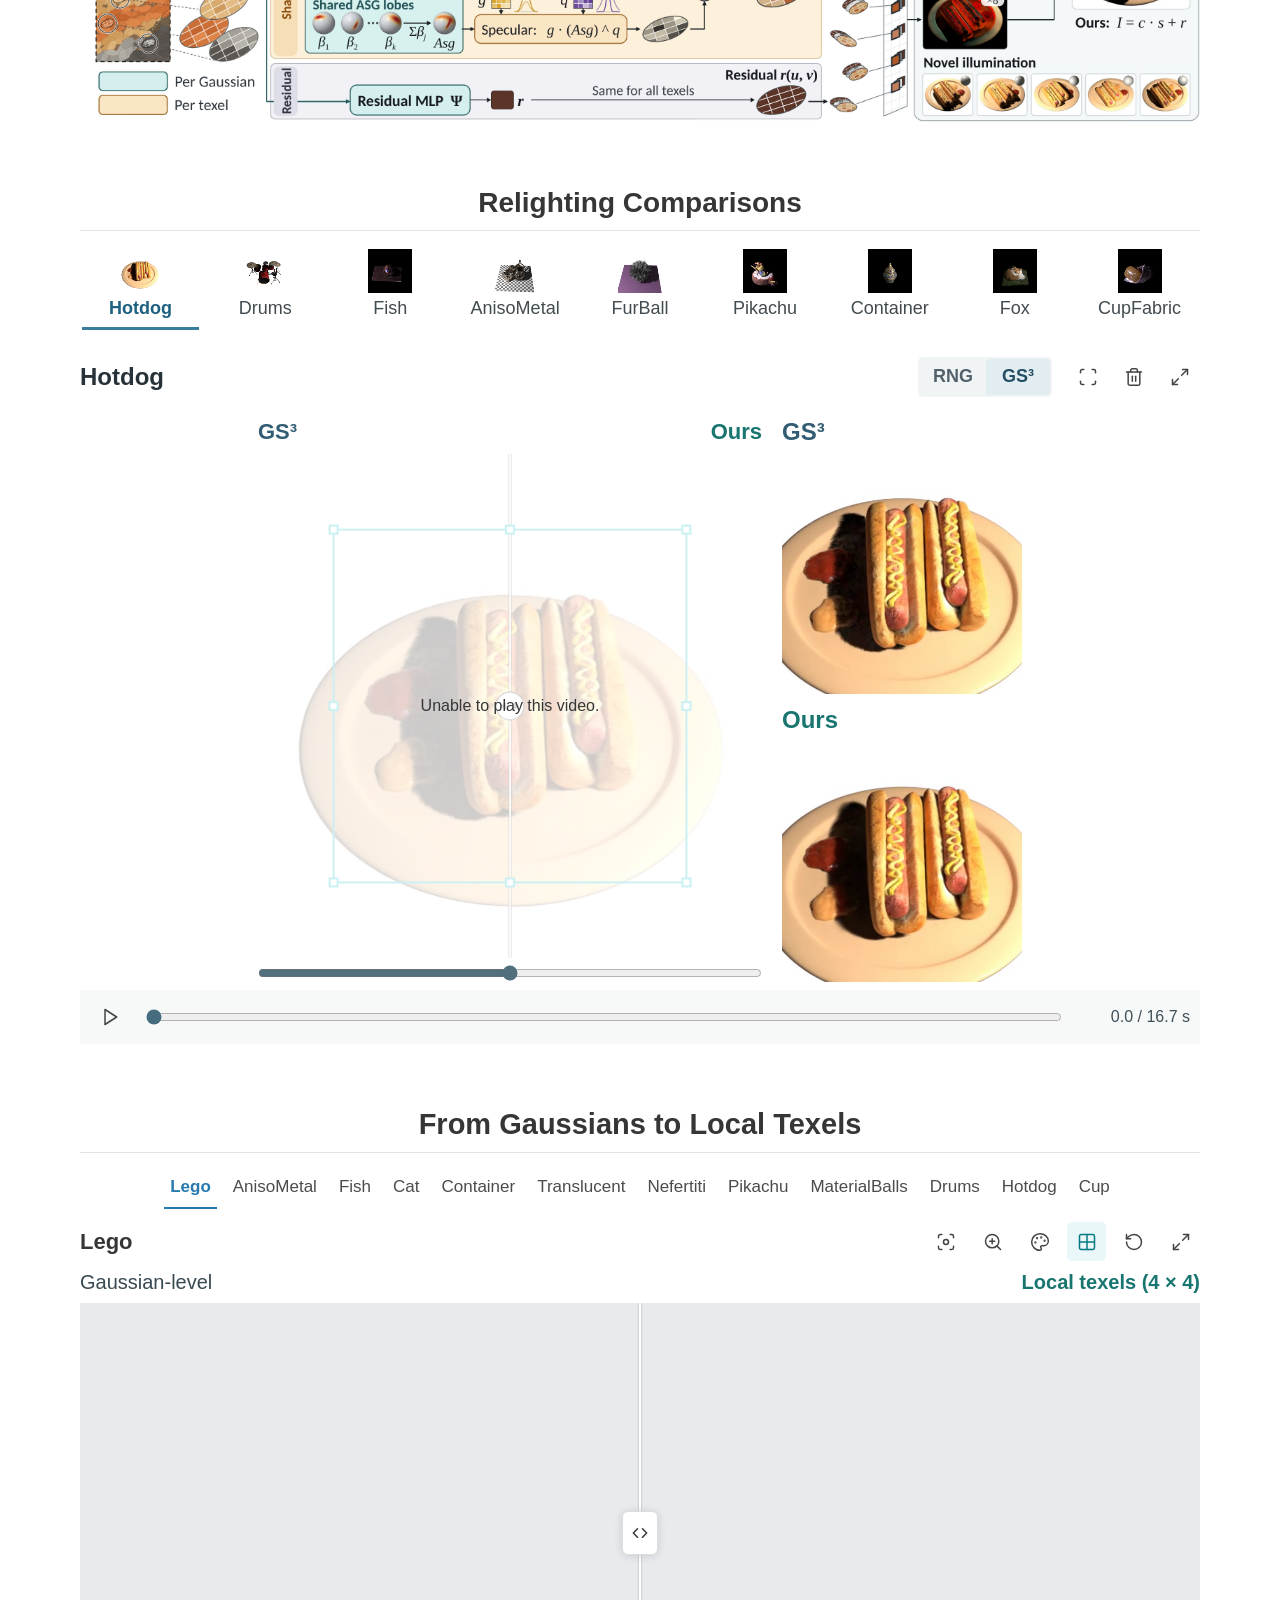
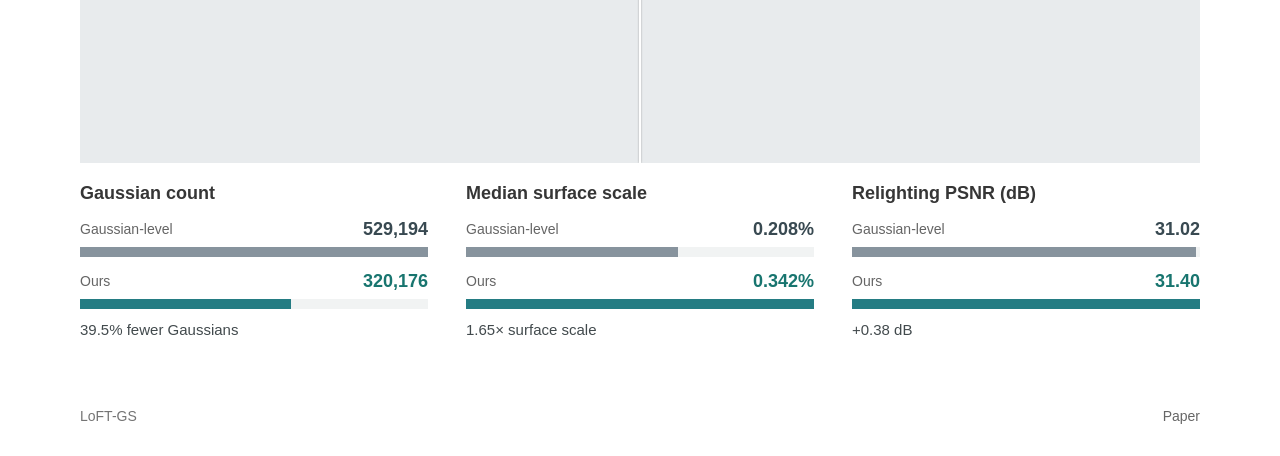
==== commit b2db614f: "Update page layout and pipeline" ====
--- a/index.html
+++ b/index.html
@@ -14,45 +14,38 @@
       LoFT-GS: Factorized Local Transport for Relightable Gaussian Splatting
     </title>
     <link rel="icon" href="data:," />
-    <script type="module" crossorigin src="./assets/index-BgyRi0Al.js"></script>
-    <link rel="stylesheet" crossorigin href="./assets/index-CoetTySe.css">
+    <script type="module" crossorigin src="./assets/index-BxP2OvcX.js"></script>
+    <link rel="stylesheet" crossorigin href="./assets/index-dDoZG67a.css">
   </head>
   <body>
     <a class="skip-link" href="#comparisons">Skip to comparisons</a>
     <header class="paper-header">
-      <h1>
-        <strong>LoFT-GS</strong>: Factorized Local Transport<br />for
-        Relightable Gaussian Splatting
-      </h1>
-      <p class="authors">Anonymous Authors</p>
-      <div class="resource-links">
-        <a
-          href="./assets/paper/LoFT-GS.pdf"
-          target="_blank"
-          rel="noopener noreferrer"
-          ><i data-lucide="file-text"></i> Paper</a
-        >
-        <a href="https://github.com/Ooosn/LoFTGS" target="_blank" rel="noopener noreferrer"
-          ><i data-lucide="code-2"></i> Code</a
-        >
-        <a href="./assets/supplement.zip" download
-          ><i data-lucide="film"></i> Supplementary</a
-        >
+      <div class="paper-header-inner">
+        <h1>
+          <strong>LoFT-GS</strong>: Factorized Local Transport<br />for
+          Relightable Gaussian Splatting
+        </h1>
+        <p class="authors">Anonymous Authors</p>
+        <div class="resource-links">
+          <a
+            href="./assets/paper/LoFT-GS.pdf"
+            target="_blank"
+            rel="noopener noreferrer"
+            ><i data-lucide="file-text"></i> Paper</a
+          >
+          <a
+            href="https://github.com/Ooosn/LoFTGS"
+            target="_blank"
+            rel="noopener noreferrer"
+            ><i data-lucide="code-2"></i> Code</a
+          >
+          <a href="./assets/supplement.zip" download
+            ><i data-lucide="film"></i> Supplementary</a
+          >
+        </div>
       </div>
     </header>
     <main>
-      <section class="overview-section" aria-label="Overview video">
-        <video
-          id="overview"
-          controls
-          muted
-          loop
-          playsinline
-          preload="metadata"
-          src="./assets/videos/LoFT_GS_comparison_full_overview_v2_1080p.mp4"
-          poster="./assets/videos/LoFT_GS_comparison_full_overview_v2_1080p.png"
-        ></video>
-      </section>
       <section class="paper-text">
         <h2>Abstract</h2>
         <p>
@@ -74,17 +67,29 @@
           demonstrate improved relighting fidelity over the evaluated baselines.
         </p>
       </section>
+      <section class="overview-section" aria-label="Overview video">
+        <video
+          id="overview"
+          controls
+          muted
+          loop
+          playsinline
+          preload="metadata"
+          src="./assets/videos/LoFT_GS_comparison_full_overview_v2_1080p.mp4"
+          poster="./assets/videos/LoFT_GS_comparison_full_overview_v2_1080p.png"
+        ></video>
+      </section>
       <section class="pipeline">
         <h2>Method Overview</h2>
         <a
-          href="./assets/pipeline.png"
+          href="./assets/LoFT-GS_pipeline_light.pdf"
           target="_blank"
           rel="noopener noreferrer"
-          aria-label="Open full-resolution method diagram"
+          aria-label="Open method diagram PDF"
           ><img
-            src="./assets/pipeline.png"
-            width="2300"
-            height="597"
+            src="./assets/pipeline-light.png"
+            width="3200"
+            height="958"
             loading="lazy"
             alt="LoFT-GS pipeline: Gaussian-level predictions combined with local visibility, diffuse appearance and specular factors."
         /></a>
@@ -111,7 +116,11 @@
           aria-label="Representation scene"
         ></div>
         <div id="structure-comparison" class="comparison"></div>
-        <div id="statistics-content" class="structure-statistics" aria-label="Selected scene statistics"></div>
+        <div
+          id="statistics-content"
+          class="structure-statistics"
+          aria-label="Selected scene statistics"
+        ></div>
       </section>
     </main>
     <footer class="footer">
--- a/assets/index-dDoZG67a.css
+++ b/assets/index-dDoZG67a.css
@@ -0,0 +1 @@
+:root{font-family:Arial,Helvetica,sans-serif;color:#363636;background:#fff;--link: #2678ad;--rule: #e2e2e2}*{box-sizing:border-box;letter-spacing:0}body{margin:0;-webkit-font-smoothing:antialiased}h1,h2,h3,p,figure{margin:0}a{color:var(--link);text-decoration:none}a:hover{text-decoration:underline}button,input{font:inherit}button{cursor:pointer}button:disabled{opacity:.28;cursor:default}button,a,input{outline-offset:4px}:focus-visible{outline:2px solid var(--link)}[hidden]{display:none!important}img,canvas,video{display:block;max-width:100%}.lucide{width:20px;height:20px;stroke-width:1.8;flex-shrink:0}.paper-header{background:#eaf0f1;padding:38px 0 36px;text-align:center}.paper-header-inner{max-width:1120px;width:calc(100% - 56px);margin:0 auto}.paper-header h1{font-size:34px;font-weight:500;line-height:1.25;text-wrap:balance;padding-bottom:22px;border-bottom:1px solid #d1dadd}.paper-header h1 strong{font-weight:700}.authors{margin-top:19px;font-size:18px;color:#656565}.resource-links{display:flex;justify-content:center;flex-wrap:wrap;gap:10px;margin-top:21px}.resource-links a{height:42px;padding:0 16px;display:flex;align-items:center;gap:8px;color:#fff;background:#363636;border-radius:6px;font-size:15px}.resource-links a:hover{text-decoration:none;background:#505050}.resource-links .lucide{width:17px;height:17px}main{max-width:1120px;width:calc(100% - 56px);margin:0 auto}.overview-section{margin:0 0 42px}.overview-section video{width:100%;aspect-ratio:16/9;background:#101010}.paper-text{margin:20px 0 40px}.paper-text h2,.pipeline h2,.results-section>h2{font-size:29px;line-height:1.25;font-weight:600;text-align:center;padding-bottom:10px;border-bottom:1px solid var(--rule);margin-bottom:22px}.paper-text p{font-size:17px;line-height:1.7;text-align:justify}.pipeline{margin:0 0 48px}.pipeline a{display:block}.pipeline img{width:100%;height:auto}.results-section{margin-top:44px;padding-top:18px;scroll-margin-top:20px}.results-section>h2{margin-bottom:22px}.scene-tabs{display:flex;justify-content:center;gap:13px;margin-bottom:23px;padding-bottom:1px;overflow-x:auto;scrollbar-width:thin}.scene-tabs button{border:0;border-bottom:3px solid transparent;padding:0 8px 9px;background:none;min-width:94px;color:#4c4c4c;font-size:15px;flex-shrink:0}.scene-tabs canvas{width:74px;height:74px;margin:0 auto 7px;object-fit:contain}.scene-tabs button[aria-selected=true]{color:var(--link);border-bottom-color:var(--link)}.scene-tabs button:hover{color:var(--link)}.comparison{margin-bottom:42px;background:#fff}.comparison-header{display:flex;align-items:center;gap:22px;min-height:48px;margin-bottom:10px}.comparison-header h3{font-size:20px;font-weight:500;margin-right:auto}.method-choice{display:flex;align-items:center;gap:2px}.method-choice button{height:38px;padding:0 17px;border:1px solid transparent;border-bottom:2px solid transparent;background:none;color:#747474;font-size:16px}.method-choice button[aria-pressed=true]{border-bottom-color:var(--link);color:#252525}.comparison-layout{display:grid;grid-template-columns:minmax(0,1.9fr) minmax(0,1fr);gap:24px;align-items:start}.main-pane{min-width:0}.panel-labels{height:34px;display:flex;align-items:flex-start;justify-content:space-between;gap:20px;font-size:17px}.panel-labels .after-label{font-weight:600}.compare-surface{position:relative;width:100%;aspect-ratio:1;touch-action:none;cursor:ew-resize;background:#fff;overflow:hidden}.compare-canvas,.annotation-canvas{position:absolute;inset:0;width:100%;height:100%}.annotation-canvas{pointer-events:none}.compare-surface.drawing{cursor:crosshair}.media-status{position:absolute;inset:0;display:grid;place-items:center;background:#ffffffc9;font-size:16px;pointer-events:none}.divider-range{width:100%;height:17px;margin:9px 0 0;accent-color:#777;cursor:ew-resize}.playback{display:flex;align-items:center;gap:13px;min-height:47px;margin-top:8px}.playback .seek{min-width:60px;flex:1;accent-color:#626262;cursor:pointer}.time-label{font-size:13px;white-space:nowrap;font-variant-numeric:tabular-nums;color:#656565}.icon-button{width:39px;height:39px;border:1px solid #d2d2d2;border-radius:5px;background:#fff;display:inline-flex;justify-content:center;align-items:center;flex-shrink:0;color:#444;touch-action:manipulation}.icon-button:not(:disabled):hover{background:#f0f4f6;border-color:#a7b2b9}.icon-button[aria-pressed=true]{background:#e9f7f9;border-color:#079da9;color:#057a84}.detail-pane{min-width:0}.detail-tools{height:34px;display:flex;align-items:flex-start;justify-content:flex-end;gap:8px}.detail-tools .icon-button{width:34px;height:30px}.detail-tools .lucide{width:18px;height:18px}.detail-results{display:grid;gap:13px}.detail-canvas{width:100%;aspect-ratio:1;background:#fff}.detail-results figcaption{font-size:16px;text-align:center;padding-top:7px;min-height:27px}.detail-results figure:last-child figcaption{font-weight:600}.source-video{display:none}.representation-section{padding-top:28px;margin-top:34px}.representation-section>h2{margin-bottom:16px}.representation-section .scene-tabs{margin-bottom:12px}.representation-section .comparison{margin-bottom:0}.structure-toolbar{display:flex;align-items:center;justify-content:space-between;gap:16px;margin-bottom:8px}.structure-toolbar h3{font-size:22px;line-height:28px;font-weight:600}.structure-actions{display:flex;align-items:center;gap:8px}.structure-actions .icon-button{border-color:transparent;background:transparent}.structure-actions .icon-button:not(:disabled):hover{border-color:transparent;background:#f0f4f6}.structure-actions .icon-button[aria-pressed=true]{background:#e9f7f9}.structure-stage{width:100%;height:clamp(220px,calc(100dvh - 434px),460px);position:relative;overflow:hidden;background:#e8ebed}.structure-canvas{width:100%;height:100%;touch-action:none;cursor:grab}.structure-canvas:active{cursor:grabbing}.orientation-axis{position:absolute;left:14px;bottom:14px;width:96px;height:96px;pointer-events:none;filter:drop-shadow(0 1px 2px #fff)}.structure-labels{display:flex;justify-content:space-between;pointer-events:none;gap:16px;font-size:20px;line-height:26px;font-weight:500;color:#384951;height:34px}.structure-labels span:last-child{font-weight:600;color:#18756f;text-align:right}.structure-divider{position:absolute;top:0;bottom:0;left:50%;width:30px;transform:translate(-50%);touch-action:none;cursor:ew-resize}.structure-divider:before{content:"";position:absolute;top:0;bottom:0;left:14px;width:2px;background:#fff;box-shadow:0 0 2px #5558}.structure-divider>span{display:flex;align-items:center;justify-content:center;position:absolute;top:50%;left:-3px;width:36px;height:44px;background:#fff;border:1px solid #ddd;border-radius:6px;box-shadow:0 1px 8px #0002;transform:translateY(-50%)}.structure-loading{position:absolute;inset:0;display:grid;place-items:center;background:#eceff1ec;font-size:16px}#structure-scenes{gap:8px 10px;flex-wrap:wrap;justify-content:safe center}#structure-scenes button{min-width:0;padding:7px 6px 9px;border-bottom-width:2px;font-size:17px;line-height:22px;font-weight:500}#structure-scenes button[aria-selected=true]{font-weight:600}#structure-comparison:fullscreen{background:#fff;padding:20px}#structure-comparison:fullscreen .structure-stage{height:calc(100dvh - 90px);aspect-ratio:auto}@media(max-width:600px){#structure-scenes{flex-wrap:nowrap}.structure-stage{height:clamp(260px,42dvh,360px)}.structure-labels{gap:10px;font-size:16px;line-height:22px;height:30px}.structure-toolbar h3{font-size:21px}.structure-toolbar{align-items:flex-start;flex-wrap:wrap;gap:9px}.structure-actions{width:100%;justify-content:space-between}.structure-actions{gap:5px}.structure-actions .icon-button{width:32px;height:34px}#structure-scenes{gap:15px}}.representation-section .compare-surface{background:#111}.footer{max-width:1120px;width:calc(100% - 56px);margin:44px auto 0;padding:23px 0 32px;display:flex;justify-content:space-between;gap:20px;color:#747474;font-size:14px}.baseline-bar{background:#87939d}.ours-bar{background:#247c83}.statistics-charts{display:grid;grid-template-columns:repeat(3,minmax(0,1fr));gap:38px}.structure-statistics{margin-top:18px}.structure-statistics .statistic-bars{margin-top:12px}.structure-statistics .statistic-row{grid-template-columns:minmax(0,1fr) max-content;grid-template-areas:"label value" "bar bar";margin-top:12px;row-gap:6px}.structure-statistics .statistic-track{grid-area:bar;height:10px}.structure-statistics .statistic-ratio{margin-top:10px;font-size:15px;line-height:22px}.structure-statistics .statistic-chart h4{font-size:18px;line-height:24px}.structure-statistics .statistic-label{grid-area:label;align-self:center;font-size:14px;line-height:20px}.structure-statistics .statistic-value{grid-area:value;font-size:18px;line-height:24px;font-weight:600;white-space:nowrap;color:#384951}.structure-statistics [data-method=Ours] .statistic-value{color:#18756f}.statistic-chart h4{font-size:17px;font-weight:600;margin:0 0 6px}.statistic-bars{margin-top:22px}.statistic-row{display:grid;grid-template-columns:minmax(0,1fr) 78px;gap:8px 10px;margin-top:19px}.statistic-label{grid-column:1/3;font-size:13px;color:#656565}.statistic-track{display:block;height:22px;background:#f1f3f3;align-self:center}.statistic-bar{display:block;height:100%;transition:width .2s ease}.statistic-value{font-size:15px;font-weight:500;text-align:right;align-self:center;font-variant-numeric:tabular-nums}.statistic-ratio{margin-top:20px;min-height:22px;font-size:14px;color:#424a4d}@media(max-width:760px){.statistics-charts{grid-template-columns:1fr;gap:30px}.statistic-row{grid-template-columns:minmax(0,1fr) 85px;margin-top:13px}.statistic-bars{margin-top:15px}.statistic-ratio{margin-top:13px}.orientation-axis{width:78px;height:78px;left:6px;bottom:6px}}.footer a{color:#666}#page-error{position:fixed;bottom:14px;left:14px;right:14px;background:#fff3ed;border:1px solid #a36c4d;padding:14px;z-index:20}.skip-link{position:fixed;top:-60px;left:10px;z-index:50;background:#fff;padding:10px}.skip-link:focus{top:10px}.comparison:fullscreen{padding:20px 35px;overflow:auto}.comparison:fullscreen .comparison-layout{max-width:1300px;margin:auto;grid-template-columns:minmax(0,1.7fr) minmax(0,1fr)}.comparison:fullscreen .compare-surface{max-height:calc(100dvh - 190px);width:auto;aspect-ratio:1}.comparison:fullscreen .comparison-header{max-width:1300px;margin-inline:auto}.comparison:fullscreen .detail-canvas{max-height:calc((100dvh - 180px)/2);object-fit:contain}@media(max-width:900px){.paper-header h1{font-size:33px}.paper-header{padding-top:30px}.paper-header-inner,main{width:calc(100% - 40px)}.comparison-layout{grid-template-columns:minmax(0,1.7fr) minmax(0,1fr);gap:16px}.scene-tabs{gap:5px}.scene-tabs button{min-width:84px;padding-inline:5px;font-size:14px}.scene-tabs canvas{width:65px;height:65px}.paper-text p{font-size:16px}.time-label{font-size:12px}.playback{gap:9px}.panel-labels{font-size:16px}.detail-results figcaption{font-size:15px}.footer{width:calc(100% - 40px)}}@media(max-width:600px){.paper-header{padding:27px 0 28px}.paper-header-inner{width:calc(100% - 28px)}.paper-header h1{font-size:27px;line-height:1.25;padding-bottom:18px}.authors{font-size:16px;margin-top:17px}.resource-links{gap:8px;margin-top:17px}.resource-links a{font-size:13px;height:39px;padding-inline:11px}.resource-links .lucide{width:15px;height:15px}main,.footer{width:calc(100% - 28px)}.paper-text{margin:20px 0 31px}.overview-section{margin-bottom:31px}.paper-text h2,.pipeline h2,.results-section>h2{font-size:25px;margin-bottom:17px}.paper-text p{text-align:left;font-size:16px;line-height:1.6}.pipeline{margin-bottom:30px}.results-section{margin-top:30px;padding-top:6px}.scene-tabs{justify-content:flex-start;gap:3px;margin-bottom:18px}.scene-tabs button{min-width:75px;font-size:13px}.scene-tabs canvas{width:62px;height:62px}.comparison-header{gap:8px;margin-bottom:7px}.comparison-header h3{font-size:18px}.method-choice button{font-size:14px;padding-inline:12px}.comparison-layout{grid-template-columns:1fr;gap:13px}.panel-labels{font-size:16px;height:31px}.detail-tools{height:36px;justify-content:flex-end}.detail-tools .icon-button{width:39px;height:34px}.detail-results{grid-template-columns:1fr 1fr;gap:12px}.detail-results figcaption{font-size:15px}.playback{margin-top:4px}.divider-range{height:15px;margin-top:7px}.icon-button{width:37px;height:37px}.comparison{margin-bottom:29px}.representation-section{padding-top:29px;margin-top:29px}.representation-section .scene-tabs{justify-content:center}.representation-section .comparison-header h3{font-size:17px}.representation-section .panel-labels{font-size:15px}.footer{width:calc(100% - 28px);font-size:12px;margin-top:25px;padding-block:20px}.comparison:fullscreen{padding:14px}.comparison:fullscreen .comparison-layout{display:block}.comparison:fullscreen .compare-surface{width:100%;max-height:none}.comparison:fullscreen .detail-results{grid-template-columns:1fr 1fr}.comparison:fullscreen .detail-tools{margin-top:12px}}#comparisons{padding-top:16px;scroll-margin-top:16px}#comparisons>h2{font-size:28px;line-height:34px;margin-bottom:12px}#video-scenes{justify-content:flex-start;gap:8px;margin-bottom:12px;padding:2px 2px 6px;border-bottom:0;scroll-padding-inline:8px}#video-scenes button{flex:1 0 108px;min-width:108px;padding:4px 6px 8px;border-radius:4px 4px 0 0;font-size:18px;font-weight:500;line-height:22px;color:#424b50}#video-scenes button span{display:block;white-space:nowrap}#video-scenes canvas{width:44px;height:44px;margin-bottom:4px}#video-scenes button:hover{background:#f4f6f7}#video-scenes button[aria-selected=true]{background:transparent;color:#1d607f;border-bottom-color:#397d9d;font-weight:600}#video-comparison{--video-stage-limit: clamp(240px, calc(100dvh - 396px) , 600px);--video-gap: 20px;margin-bottom:0}#video-comparison .comparison-header{min-height:58px;gap:16px;padding:8px 0;margin-bottom:12px;background:transparent;border-block:0}#video-comparison .scene-name{font-size:24px;line-height:30px;font-weight:600;color:#263238}#video-comparison .method-choice{gap:0;padding:2px;border:0;border-radius:5px;background:#f1f4f5}#video-comparison .method-choice button{height:36px;min-width:64px;padding-inline:13px;border:0;border-radius:3px;font-size:18px;font-weight:600;color:#53616a}#video-comparison .method-choice button[aria-pressed=true]{color:#244d63;background:#e2edf2}#video-comparison .comparison-tools{display:flex;align-items:center;gap:6px}#video-comparison .icon-button{width:40px;height:40px;border-color:transparent;border-radius:4px;background:transparent}#video-comparison .icon-button:not(:disabled):hover{background:#f0f4f6}#video-comparison .icon-button[aria-pressed=true]{background:#e9f7f9}#video-comparison .comparison-layout{display:grid;grid-template-columns:minmax(0,var(--video-stage-limit)) minmax(0,calc(var(--video-stage-limit) / 2 - 12px));width:min(100%,calc(var(--video-stage-limit) * 1.5 + var(--video-gap) - 12px));margin-inline:auto;gap:var(--video-gap);align-items:start}#video-comparison .main-pane,#video-comparison .detail-results figure{width:100%;max-width:var(--video-stage-limit);min-width:0;justify-self:center}#video-comparison .panel-labels{height:36px;gap:12px;align-items:flex-start;font-size:22px;line-height:28px;font-weight:600}#video-comparison .before-label,#video-comparison .detail-before-label{color:#315c73}#video-comparison .after-label,#video-comparison .detail-results figure:last-child figcaption{color:#18756f}#video-comparison .compare-surface,#video-comparison .detail-canvas{width:100%;max-height:none;aspect-ratio:1;border-radius:4px;outline:none;background:#f9fafb}#video-comparison .divider-range{display:block;height:18px;margin:6px 0 0;accent-color:#526f7e}#video-comparison .compare-surface:focus-visible{outline:2px solid var(--link);outline-offset:3px}#video-comparison .detail-pane{grid-column:2;align-self:stretch;position:relative}#video-comparison .detail-results{display:grid;grid-template-columns:minmax(0,1fr);gap:12px}#video-comparison .detail-results[hidden]{display:grid!important;visibility:hidden}#video-comparison .detail-results figcaption{height:36px;min-height:0;padding:0;font-size:24px;line-height:28px;font-weight:600;text-align:left}#video-comparison .detail-empty{position:absolute;inset:36px 0 0;display:grid;place-items:center;border:0;border-radius:4px;background:#f6f8f9;color:#65727a;font-size:18px}#video-comparison .playback{min-height:54px;gap:14px;padding:6px 10px;margin-top:8px;border-top:0;background:#f7f9f9}#video-comparison .seek{height:24px;accent-color:#466c80}#video-comparison .time-label{min-width:112px;font-size:16px;line-height:22px;text-align:right;color:#3f505a}#video-comparison:fullscreen{--video-stage-limit: calc(100dvh - 220px) ;padding:16px 24px;overflow:auto}#video-comparison:fullscreen .comparison-layout,#video-comparison:fullscreen .comparison-header{max-width:none}#video-comparison:fullscreen .comparison-layout{display:grid}@media(max-width:700px){#comparisons{padding-top:12px;scroll-margin-top:12px}#comparisons>h2{font-size:25px;line-height:31px}#video-scenes button{flex:0 0 108px;font-size:18px}#video-comparison{--video-stage-limit: clamp(150px, calc(100dvh - 630px) , 290px);--video-gap: 12px}#video-comparison .comparison-header{flex-wrap:wrap;gap:8px;padding:8px 0;margin-bottom:10px}#video-comparison .scene-name{flex-basis:100%;font-size:22px;line-height:28px}#video-comparison .method-choice{margin-right:auto}#video-comparison .method-choice button{min-width:58px;font-size:17px;padding-inline:10px}#video-comparison .comparison-layout,#video-comparison:fullscreen .comparison-layout{grid-template-columns:minmax(0,1fr);width:100%}#video-comparison .detail-results{grid-template-columns:repeat(2,minmax(0,1fr))}#video-comparison .detail-pane{grid-column:1;min-height:32px}#video-comparison .panel-labels,#video-comparison .detail-results figcaption{height:32px;font-size:20px;line-height:26px}#video-comparison .detail-empty{inset:32px 0 0}#video-comparison .playback{gap:8px;padding-inline:6px}#video-comparison .time-label{min-width:96px;font-size:15px}#video-comparison:fullscreen{--video-stage-limit: clamp(150px, calc(100dvh - 430px) , 340px);padding:12px 14px}}
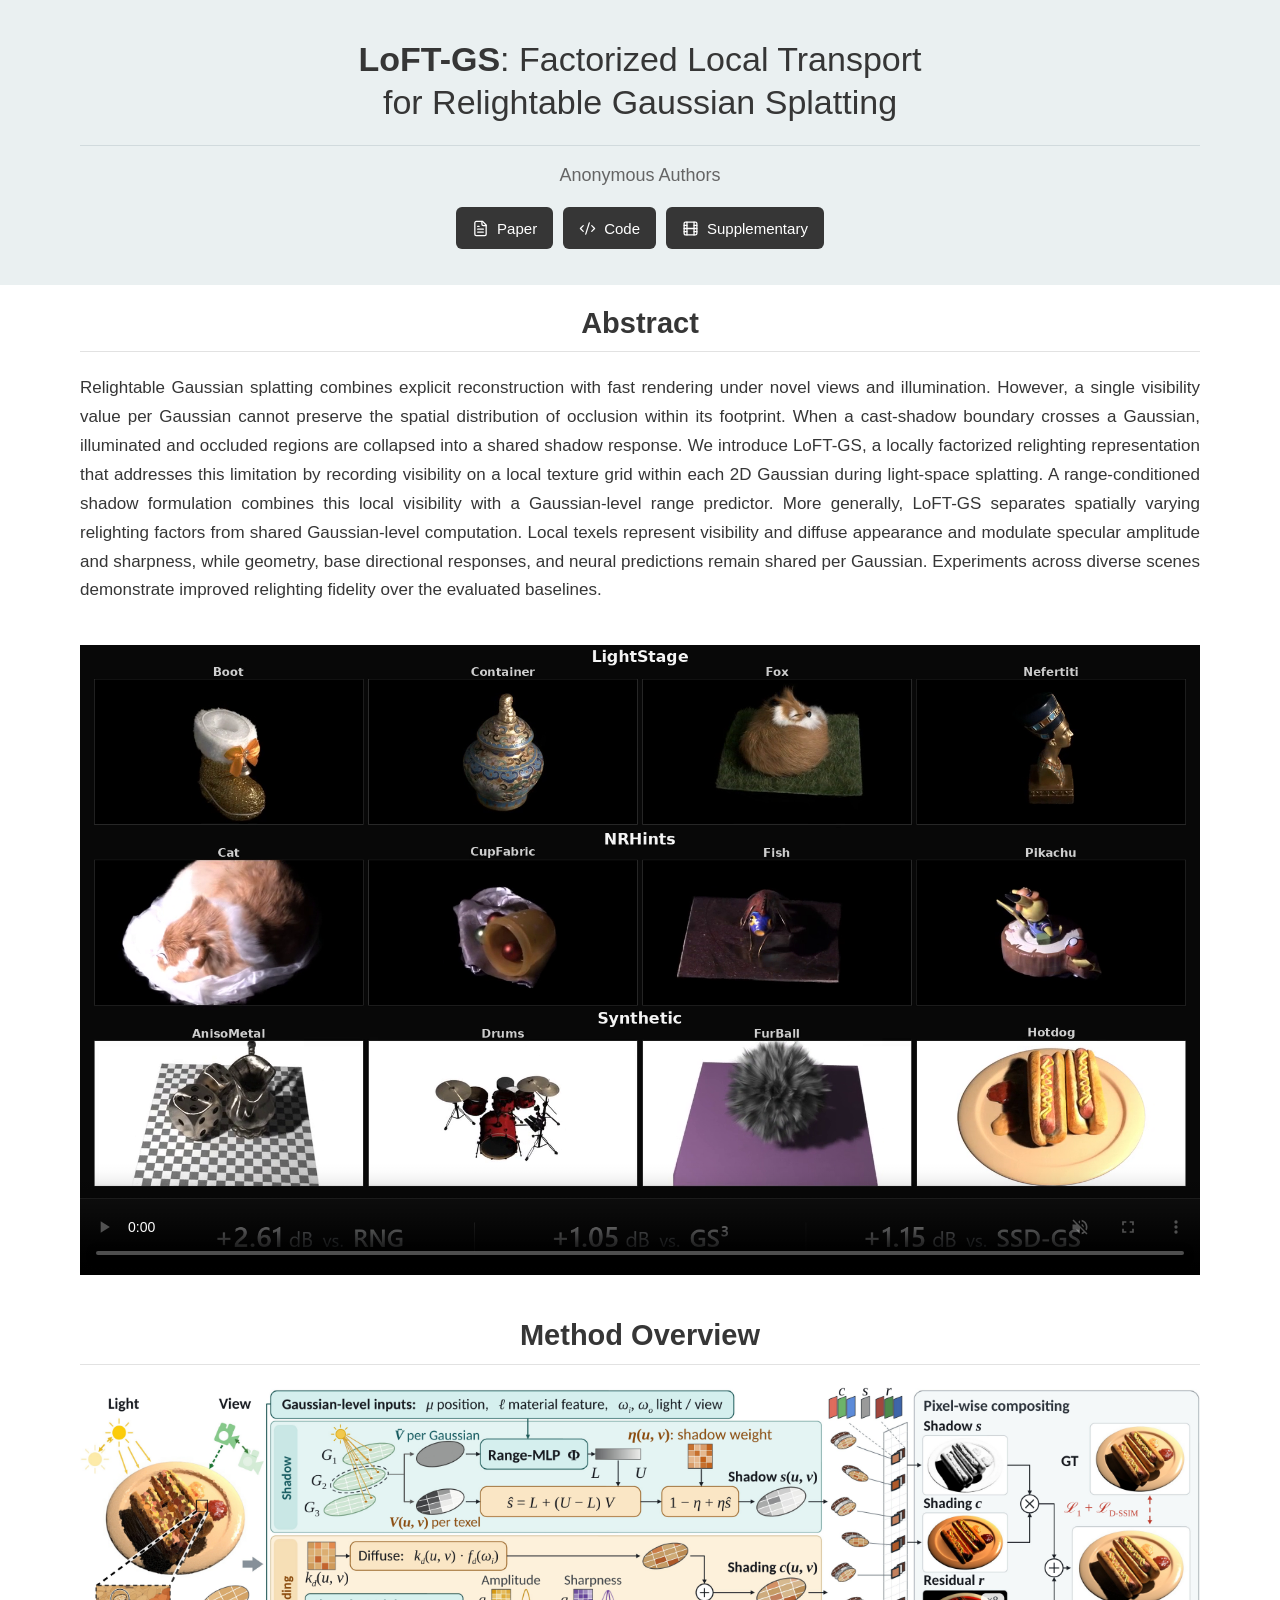
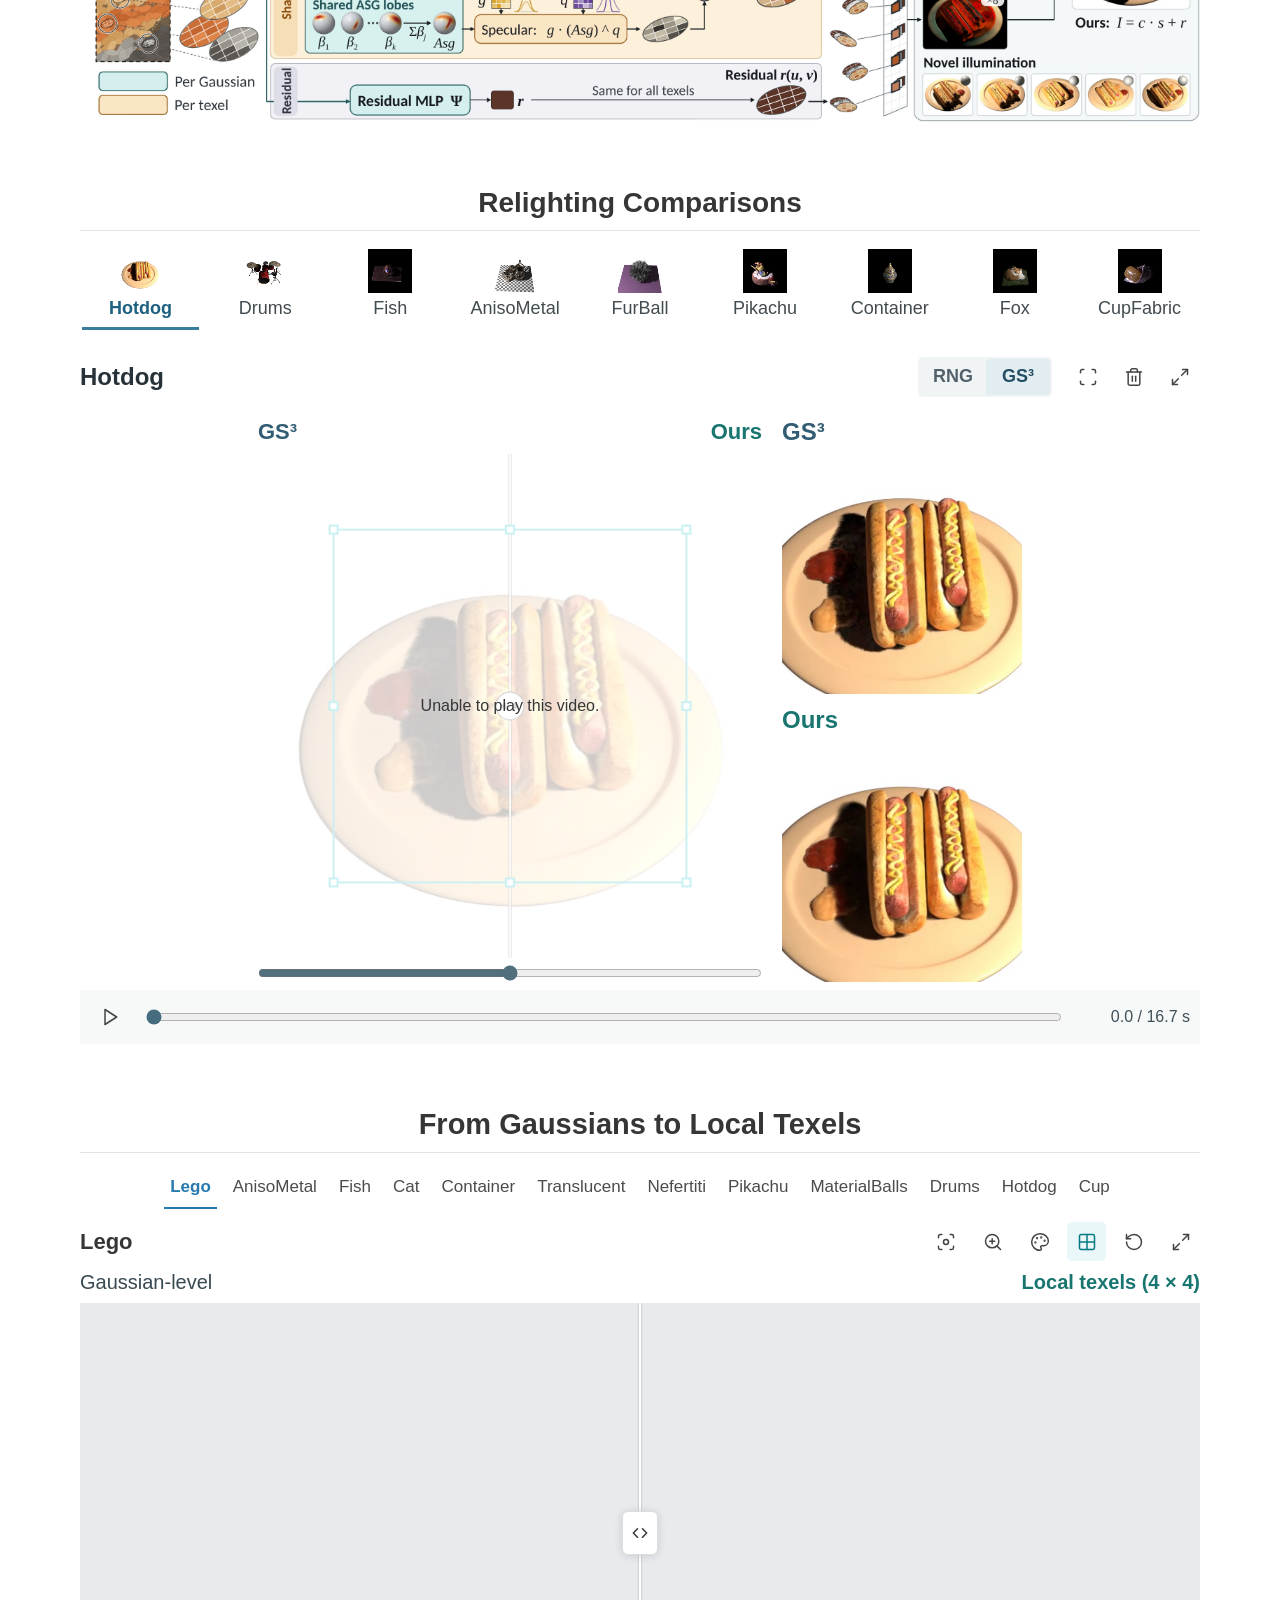
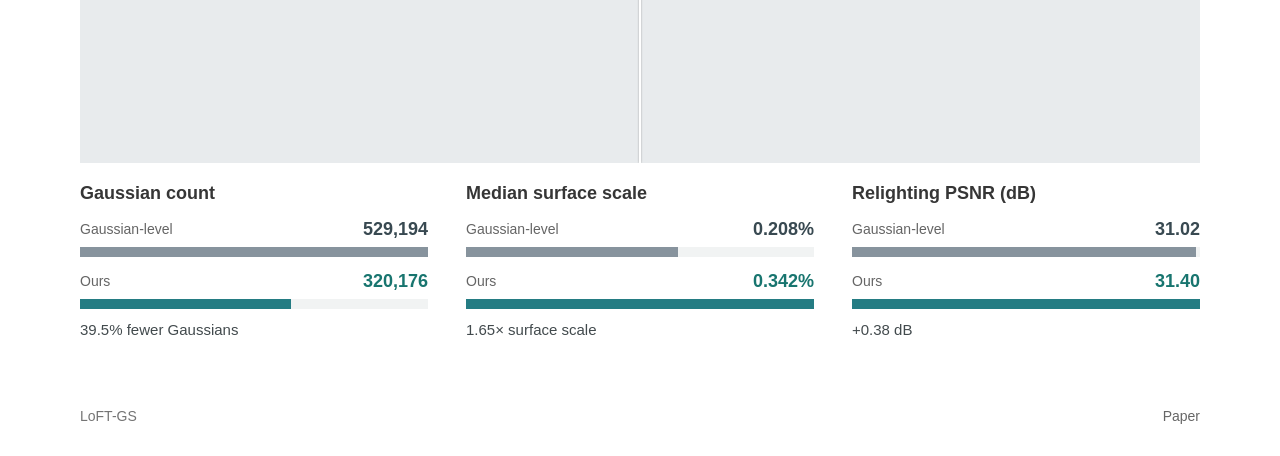
==== commit ce64aa5a: "Update paper PDF" ====
--- a/index.html
+++ b/index.html
@@ -28,7 +28,7 @@
         <p class="authors">Anonymous Authors</p>
         <div class="resource-links">
           <a
-            href="./assets/paper/LoFT-GS.pdf"
+            href="./assets/paper/LoFT-GS.pdf?v=1850c1726f2c"
             target="_blank"
             rel="noopener noreferrer"
             ><i data-lucide="file-text"></i> Paper</a
@@ -124,7 +124,7 @@
       </section>
     </main>
     <footer class="footer">
-      <span>LoFT-GS</span><a href="./assets/paper/LoFT-GS.pdf">Paper</a>
+      <span>LoFT-GS</span><a href="./assets/paper/LoFT-GS.pdf?v=1850c1726f2c">Paper</a>
     </footer>
     <div id="page-error" role="alert" hidden></div>
   </body>
